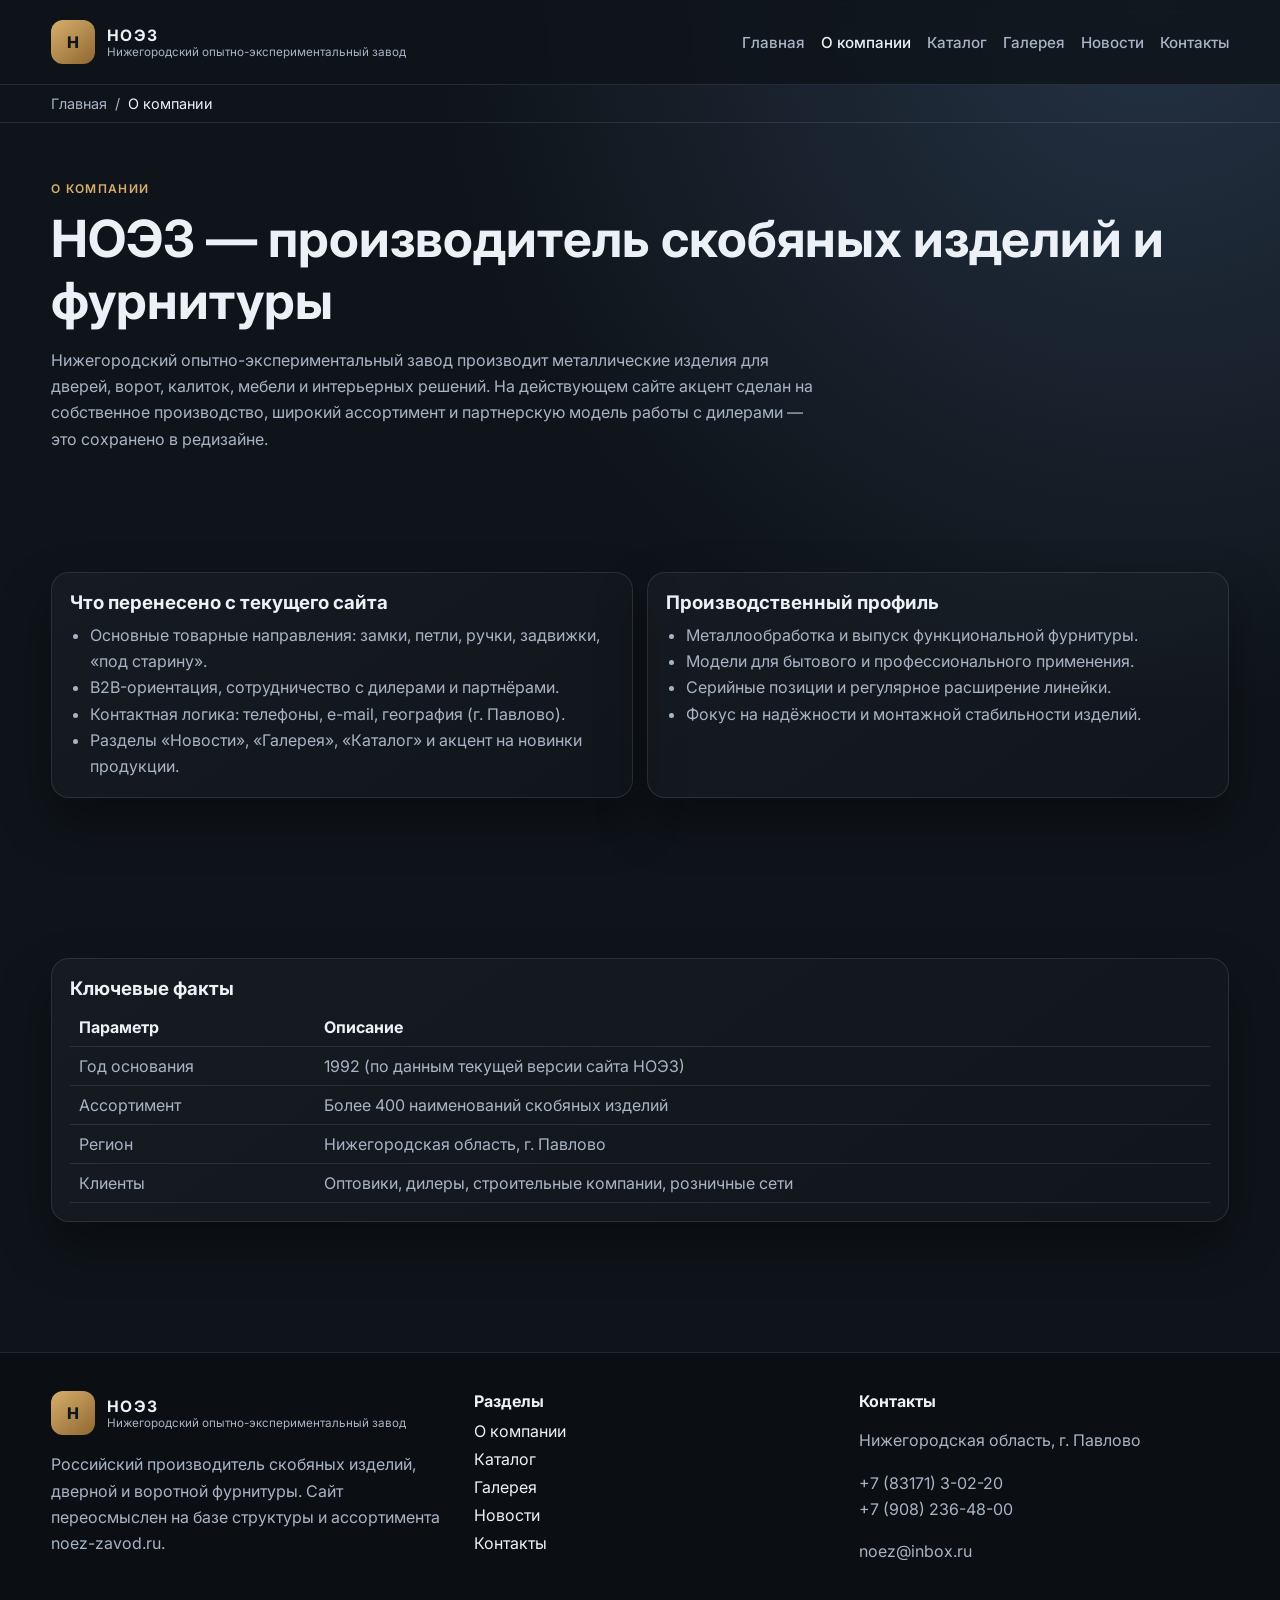
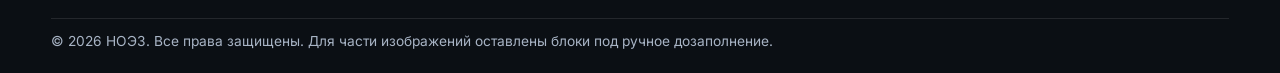
==== about.html @ 35430fd1 "Create full NOEZ multipage redesign with unified industrial UI" ====
<!doctype html>
<html lang="ru">
<head>
  <meta charset="UTF-8" />
  <meta name="viewport" content="width=device-width, initial-scale=1.0" />
  <title>О компании НОЭЗ</title>
  <meta name="description" content="Информация о производстве, направлениях и преимуществах НОЭЗ." />
  <link rel="preconnect" href="https://fonts.googleapis.com" />
  <link rel="preconnect" href="https://fonts.gstatic.com" crossorigin />
  <link href="https://fonts.googleapis.com/css2?family=Inter:wght@400;500;600;700;800&display=swap" rel="stylesheet" />
  <link rel="stylesheet" href="styles.css" />
</head>
<body>
  <header class="header">
    <div class="container header-inner">
      <a class="brand" href="index.html" aria-label="НОЭЗ">
        <span class="brand-mark" aria-hidden="true">Н</span>
        <span><strong>НОЭЗ</strong><small>Нижегородский опытно-экспериментальный завод</small></span>
      </a>
      <button class="menu-toggle" aria-expanded="false" aria-controls="mobile-menu"><span></span><span></span><span></span></button>
      <nav class="nav" aria-label="Главное меню"><a class="" href="index.html">Главная</a>
<a class="active" href="about.html">О компании</a>
<a class="" href="catalog.html">Каталог</a>
<a class="" href="gallery.html">Галерея</a>
<a class="" href="news.html">Новости</a>
<a class="" href="contacts.html">Контакты</a></nav>
    </div>
    <nav class="mobile-menu" id="mobile-menu" aria-label="Мобильное меню"><a href="index.html">Главная</a>
<a href="about.html">О компании</a>
<a href="catalog.html">Каталог</a>
<a href="gallery.html">Галерея</a>
<a href="news.html">Новости</a>
<a href="contacts.html">Контакты</a></nav>
  </header>
  <div class="breadcrumbs"><div class="container"><nav><a href="index.html">Главная</a><span>/</span><span aria-current="page">О компании</span></nav></div></div>
  <main><section class="page-intro"><div class="container"><span class="eyebrow">О компании</span><h1>НОЭЗ — производитель скобяных изделий и фурнитуры</h1><p>Нижегородский опытно-экспериментальный завод производит металлические изделия для дверей, ворот, калиток, мебели и интерьерных решений. На действующем сайте акцент сделан на собственное производство, широкий ассортимент и партнерскую модель работы с дилерами — это сохранено в редизайне.</p></div></section>
<section><div class="container grid grid-2"><article class="card"><h3>Что перенесено с текущего сайта</h3><ul><li>Основные товарные направления: замки, петли, ручки, задвижки, «под старину».</li><li>B2B-ориентация, сотрудничество с дилерами и партнёрами.</li><li>Контактная логика: телефоны, e-mail, география (г. Павлово).</li><li>Разделы «Новости», «Галерея», «Каталог» и акцент на новинки продукции.</li></ul></article><article class="card"><h3>Производственный профиль</h3><ul><li>Металлообработка и выпуск функциональной фурнитуры.</li><li>Модели для бытового и профессионального применения.</li><li>Серийные позиции и регулярное расширение линейки.</li><li>Фокус на надёжности и монтажной стабильности изделий.</li></ul></article></div></section>
<section><div class="container table-card"><h3>Ключевые факты</h3><table><thead><tr><th>Параметр</th><th>Описание</th></tr></thead><tbody><tr><td>Год основания</td><td>1992 (по данным текущей версии сайта НОЭЗ)</td></tr><tr><td>Ассортимент</td><td>Более 400 наименований скобяных изделий</td></tr><tr><td>Регион</td><td>Нижегородская область, г. Павлово</td></tr><tr><td>Клиенты</td><td>Оптовики, дилеры, строительные компании, розничные сети</td></tr></tbody></table></div></section></main>
  
  <footer class="footer">
    <div class="container footer-top">
      <div>
        <a class="brand" href="index.html" aria-label="НОЭЗ">
          <span class="brand-mark" aria-hidden="true">Н</span>
          <span>
            <strong>НОЭЗ</strong>
            <small>Нижегородский опытно-экспериментальный завод</small>
          </span>
        </a>
        <p>Российский производитель скобяных изделий, дверной и воротной фурнитуры. Сайт переосмыслен на базе структуры и ассортимента noez-zavod.ru.</p>
      </div>
      <div>
        <h4>Разделы</h4>
        <nav class="footer-nav">
          <a href="about.html">О компании</a>
          <a href="catalog.html">Каталог</a>
          <a href="gallery.html">Галерея</a>
          <a href="news.html">Новости</a>
          <a href="contacts.html">Контакты</a>
        </nav>
      </div>
      <div>
        <h4>Контакты</h4>
        <p>Нижегородская область, г. Павлово</p>
        <p><a href="tel:+78317130220">+7 (83171) 3-02-20</a><br><a href="tel:+79082364800">+7 (908) 236-48-00</a></p>
        <p><a href="mailto:noez@inbox.ru">noez@inbox.ru</a></p>
      </div>
    </div>
    <div class="container footer-note">© <span id="year"></span> НОЭЗ. Все права защищены. Для части изображений оставлены блоки под ручное дозаполнение.</div>
  </footer>
  <script src="script.js"></script>

</body>
</html>
---- styles.css ----
:root {
  --bg: #0f141a;
  --bg-elev: #151d26;
  --surface: #1c2733;
  --surface-soft: #202e3d;
  --line: rgba(255, 255, 255, 0.1);
  --line-strong: rgba(181, 138, 69, 0.42);
  --text: #ecf1f7;
  --muted: #a8b4c5;
  --accent: #b58a45;
  --accent-2: #d6af6c;
  --ok: #74c396;
  --danger: #d67a7a;
  --radius: 18px;
  --radius-sm: 12px;
  --shadow: 0 24px 50px rgba(0, 0, 0, 0.35);
}

* { box-sizing: border-box; }

html, body {
  margin: 0;
  padding: 0;
  font-family: "Inter", system-ui, -apple-system, sans-serif;
  background: radial-gradient(circle at 90% 0%, #243244 0%, var(--bg) 35%);
  color: var(--text);
}

body.menu-open { overflow: hidden; }

a { color: inherit; text-decoration: none; }
img { max-width: 100%; display: block; }

.container {
  width: min(1200px, 92vw);
  margin: 0 auto;
}

.header {
  position: sticky;
  top: 0;
  z-index: 80;
  backdrop-filter: blur(12px);
  background: rgba(15, 20, 26, 0.84);
  border-bottom: 1px solid var(--line);
}

.header-inner {
  min-height: 84px;
  display: flex;
  align-items: center;
  justify-content: space-between;
  gap: 16px;
}

.brand {
  display: inline-flex;
  align-items: center;
  gap: 12px;
}

.brand-mark {
  width: 44px;
  aspect-ratio: 1;
  border-radius: 12px;
  display: grid;
  place-items: center;
  font-weight: 800;
  color: #12161d;
  background: linear-gradient(140deg, var(--accent-2), #8f6731);
}

.brand strong {
  display: block;
  letter-spacing: 0.08em;
  font-size: 0.98rem;
}

.brand small {
  color: var(--muted);
  font-size: 0.73rem;
  display: block;
}

.nav {
  display: flex;
  align-items: center;
  gap: 1rem;
}

.nav a {
  color: var(--muted);
  font-weight: 500;
  font-size: 0.95rem;
}

.nav a:hover,
.nav a.active { color: var(--text); }

.menu-toggle, .mobile-menu { display: none; }

main { min-height: 72vh; }
section { padding: 80px 0; }

.page-intro { padding: 54px 0 24px; }
.page-intro h1 { margin: 10px 0 0; font-size: clamp(1.9rem, 4vw, 3.2rem); }
.page-intro p { max-width: 78ch; }

.eyebrow {
  display: inline-flex;
  text-transform: uppercase;
  letter-spacing: 0.11em;
  font-size: 0.75rem;
  color: var(--accent-2);
  font-weight: 600;
}

.breadcrumbs {
  border-bottom: 1px solid var(--line);
  padding: 10px 0;
  color: var(--muted);
  font-size: 0.9rem;
}

.breadcrumbs nav { display: flex; gap: 8px; flex-wrap: wrap; }
.breadcrumbs span[aria-current="page"] { color: var(--text); }

.hero {
  padding: 74px 0;
}

.hero-grid {
  display: grid;
  grid-template-columns: 1.1fr 0.9fr;
  gap: 20px;
  align-items: stretch;
}

.hero h1 { font-size: clamp(2rem, 4.6vw, 4rem); margin: 10px 0; }
.hero p { max-width: 64ch; color: var(--muted); }

.hero-panel,
.card,
.product-card,
.news-card,
.contact-card,
.kpi-card,
.table-card,
.cta,
.gallery-card {
  background: linear-gradient(145deg, rgba(255,255,255,0.03), rgba(255,255,255,0.01));
  border: 1px solid var(--line);
  border-radius: var(--radius);
  box-shadow: var(--shadow);
}

.hero-panel {
  padding: 18px;
  display: grid;
  gap: 12px;
}

.hero-panel .item {
  border: 1px solid var(--line);
  border-radius: var(--radius-sm);
  padding: 12px;
  background: var(--bg-elev);
}

.actions { display: flex; gap: 10px; flex-wrap: wrap; margin-top: 22px; }
.btn {
  min-height: 46px;
  border-radius: 999px;
  display: inline-flex;
  align-items: center;
  justify-content: center;
  padding: 0 18px;
  font-weight: 600;
  border: 1px solid transparent;
}
.btn.primary {
  color: #12151b;
  background: linear-gradient(140deg, #d2a866, #8f6731);
}
.btn.secondary {
  border-color: var(--line);
  color: var(--text);
}

.grid { display: grid; gap: 14px; }
.grid-2 { grid-template-columns: repeat(2, minmax(0, 1fr)); }
.grid-3 { grid-template-columns: repeat(3, minmax(0, 1fr)); }
.grid-4 { grid-template-columns: repeat(4, minmax(0, 1fr)); }

.card, .product-card, .news-card, .contact-card, .kpi-card, .table-card, .gallery-card { padding: 18px; }

h2 { font-size: clamp(1.5rem, 3vw, 2.4rem); margin: 0 0 12px; }
h3 { margin: 0 0 8px; }
p, li { color: var(--muted); line-height: 1.64; }
ul { margin: 0; padding-left: 20px; }

.section-head { margin-bottom: 18px; }

.product-card { display: grid; gap: 12px; }
.product-media {
  height: 160px;
  border-radius: 12px;
  border: 1px solid var(--line);
  background: linear-gradient(145deg, rgba(181, 138, 69, 0.26), rgba(32, 42, 54, 0.8));
  display: grid;
  place-items: center;
  color: #e6d2af;
  text-align: center;
  font-size: 0.84rem;
  padding: 8px;
}
.price-row {
  display: flex;
  justify-content: space-between;
  align-items: baseline;
  gap: 10px;
}
.price { color: var(--text); font-weight: 700; }
.sku { font-size: 0.86rem; }

.badge {
  display: inline-flex;
  padding: 5px 10px;
  border-radius: 999px;
  border: 1px solid var(--line-strong);
  color: #e6c78f;
  font-size: 0.77rem;
}

.kpi-card strong { font-size: 1.3rem; color: var(--text); display: block; }

.gallery-wall {
  display: grid;
  gap: 14px;
  grid-template-columns: repeat(3, minmax(0, 1fr));
}

.gallery-card.tall { grid-row: span 2; min-height: 340px; }
.gallery-card.wide { grid-column: span 2; }
.gallery-photo {
  min-height: 180px;
  border-radius: 10px;
  border: 1px dashed var(--line-strong);
  display: grid;
  place-items: center;
  color: #d9be8e;
  text-align: center;
  padding: 12px;
  background: linear-gradient(160deg, rgba(181,138,69,0.16), rgba(22,28,36,0.9));
}

.news-meta { font-size: 0.86rem; color: #c8d0de; }

.table-card table { width: 100%; border-collapse: collapse; }
.table-card th, .table-card td {
  text-align: left;
  padding: 9px;
  border-bottom: 1px solid var(--line);
  color: var(--muted);
}
.table-card th { color: var(--text); }

.cta { padding: 24px; }

.footer {
  border-top: 1px solid var(--line);
  margin-top: 50px;
  background: rgba(10, 14, 18, 0.74);
}

.footer-top {
  padding: 38px 0;
  display: grid;
  gap: 16px;
  grid-template-columns: 1.1fr 1fr 1fr;
}

.footer h4 { margin: 0 0 10px; }
.footer-nav { display: grid; gap: 8px; }
.footer-note {
  padding: 14px 0 24px;
  border-top: 1px solid var(--line);
  color: var(--muted);
  font-size: 0.86rem;
}

.notice {
  border-left: 3px solid var(--line-strong);
  padding: 12px 14px;
  background: rgba(181,138,69,0.1);
  border-radius: 8px;
}

@media (max-width: 1080px) {
  .grid-4 { grid-template-columns: repeat(2, minmax(0, 1fr)); }
}

@media (max-width: 880px) {
  .nav { display: none; }
  .menu-toggle {
    display: inline-grid;
    width: 42px;
    height: 42px;
    border: 1px solid var(--line);
    border-radius: 10px;
    background: transparent;
    gap: 4px;
    padding: 9px;
    cursor: pointer;
  }
  .menu-toggle span { background: var(--text); height: 2px; border-radius: 999px; }
  .mobile-menu {
    display: grid;
    position: fixed;
    inset: 84px 0 auto;
    background: #131a22;
    border-bottom: 1px solid var(--line);
    transform: translateY(-120%);
    transition: transform .25s ease;
  }
  .mobile-menu a { padding: 14px 4vw; border-top: 1px solid var(--line); color: var(--muted); }
  .mobile-menu.open { transform: translateY(0); }

  .hero-grid, .grid-3, .grid-2, .footer-top { grid-template-columns: 1fr; }
  .gallery-wall { grid-template-columns: 1fr 1fr; }
  .gallery-card.wide { grid-column: span 2; }
}

@media (max-width: 560px) {
  section { padding: 64px 0; }
  .page-intro { padding-top: 40px; }
  .gallery-wall { grid-template-columns: 1fr; }
  .gallery-card.wide, .gallery-card.tall { grid-column: span 1; grid-row: span 1; }
  .grid-4 { grid-template-columns: 1fr; }
}
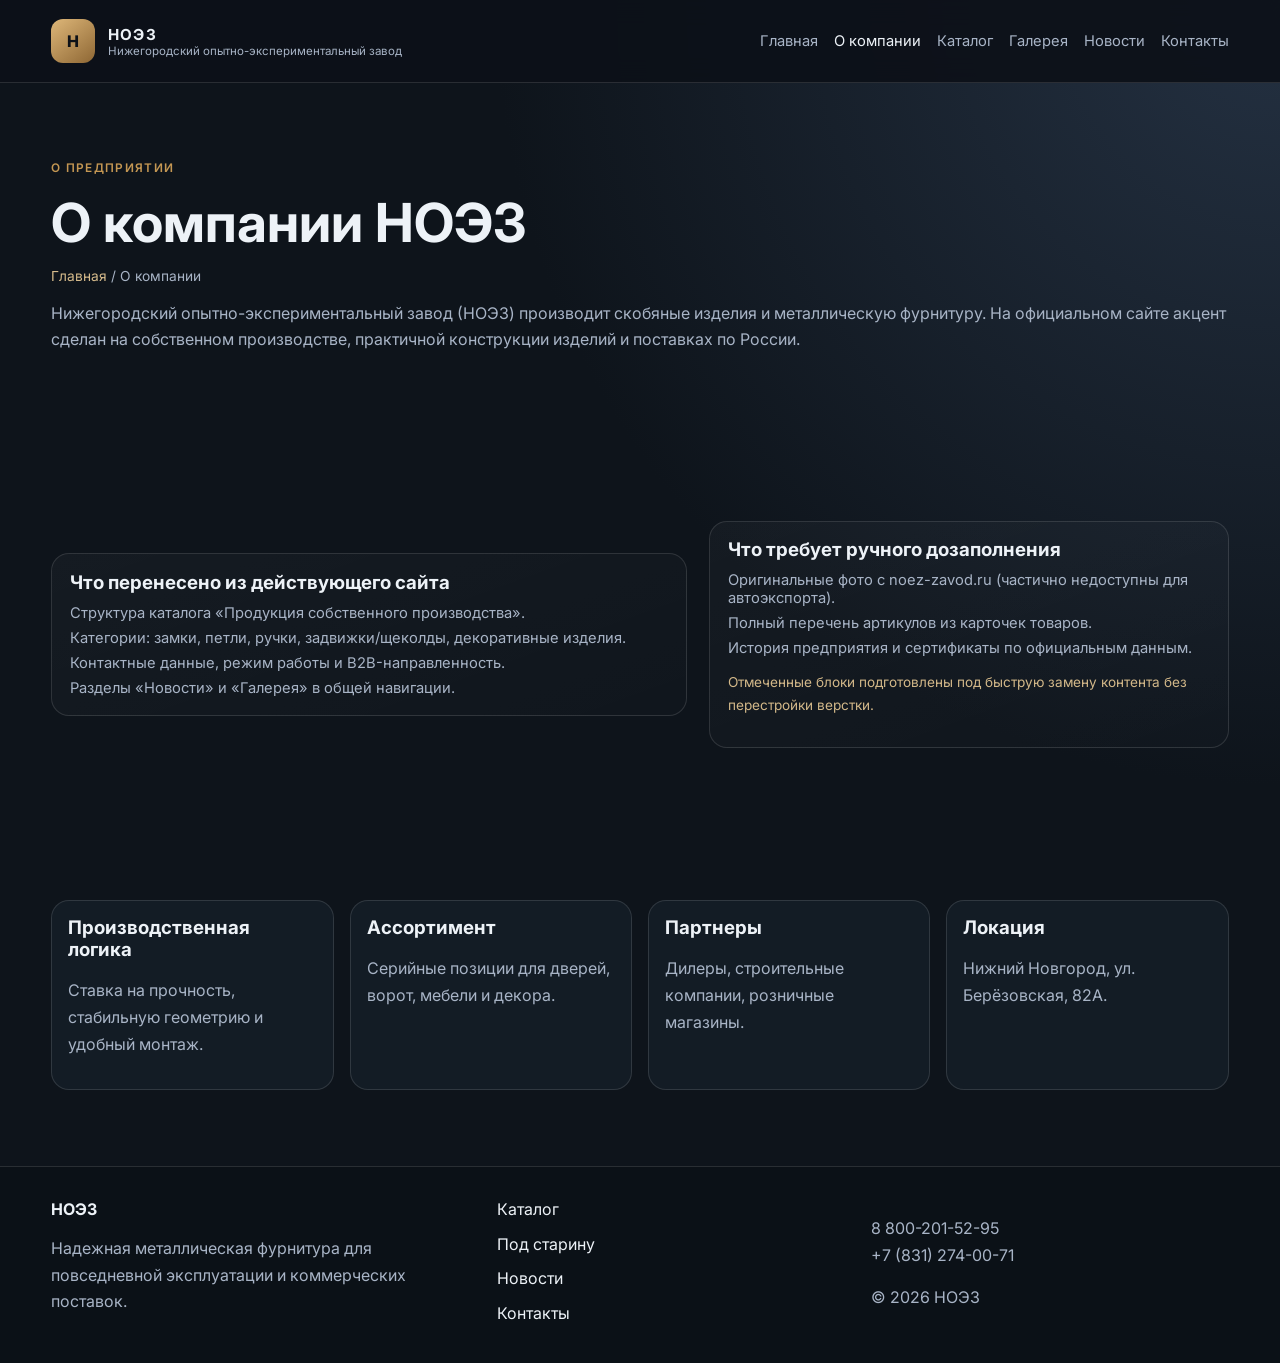
==== commit d991fa19: "Create full multi-page NOEZ redesign with unified navigation" ====
--- a/about.html
+++ b/about.html
@@ -1,74 +1,9 @@
-<!doctype html>
-<html lang="ru">
-<head>
-  <meta charset="UTF-8" />
-  <meta name="viewport" content="width=device-width, initial-scale=1.0" />
-  <title>О компании НОЭЗ</title>
-  <meta name="description" content="Информация о производстве, направлениях и преимуществах НОЭЗ." />
-  <link rel="preconnect" href="https://fonts.googleapis.com" />
-  <link rel="preconnect" href="https://fonts.gstatic.com" crossorigin />
-  <link href="https://fonts.googleapis.com/css2?family=Inter:wght@400;500;600;700;800&display=swap" rel="stylesheet" />
-  <link rel="stylesheet" href="styles.css" />
-</head>
-<body>
-  <header class="header">
-    <div class="container header-inner">
-      <a class="brand" href="index.html" aria-label="НОЭЗ">
-        <span class="brand-mark" aria-hidden="true">Н</span>
-        <span><strong>НОЭЗ</strong><small>Нижегородский опытно-экспериментальный завод</small></span>
-      </a>
-      <button class="menu-toggle" aria-expanded="false" aria-controls="mobile-menu"><span></span><span></span><span></span></button>
-      <nav class="nav" aria-label="Главное меню"><a class="" href="index.html">Главная</a>
-<a class="active" href="about.html">О компании</a>
-<a class="" href="catalog.html">Каталог</a>
-<a class="" href="gallery.html">Галерея</a>
-<a class="" href="news.html">Новости</a>
-<a class="" href="contacts.html">Контакты</a></nav>
-    </div>
-    <nav class="mobile-menu" id="mobile-menu" aria-label="Мобильное меню"><a href="index.html">Главная</a>
-<a href="about.html">О компании</a>
-<a href="catalog.html">Каталог</a>
-<a href="gallery.html">Галерея</a>
-<a href="news.html">Новости</a>
-<a href="contacts.html">Контакты</a></nav>
-  </header>
-  <div class="breadcrumbs"><div class="container"><nav><a href="index.html">Главная</a><span>/</span><span aria-current="page">О компании</span></nav></div></div>
-  <main><section class="page-intro"><div class="container"><span class="eyebrow">О компании</span><h1>НОЭЗ — производитель скобяных изделий и фурнитуры</h1><p>Нижегородский опытно-экспериментальный завод производит металлические изделия для дверей, ворот, калиток, мебели и интерьерных решений. На действующем сайте акцент сделан на собственное производство, широкий ассортимент и партнерскую модель работы с дилерами — это сохранено в редизайне.</p></div></section>
-<section><div class="container grid grid-2"><article class="card"><h3>Что перенесено с текущего сайта</h3><ul><li>Основные товарные направления: замки, петли, ручки, задвижки, «под старину».</li><li>B2B-ориентация, сотрудничество с дилерами и партнёрами.</li><li>Контактная логика: телефоны, e-mail, география (г. Павлово).</li><li>Разделы «Новости», «Галерея», «Каталог» и акцент на новинки продукции.</li></ul></article><article class="card"><h3>Производственный профиль</h3><ul><li>Металлообработка и выпуск функциональной фурнитуры.</li><li>Модели для бытового и профессионального применения.</li><li>Серийные позиции и регулярное расширение линейки.</li><li>Фокус на надёжности и монтажной стабильности изделий.</li></ul></article></div></section>
-<section><div class="container table-card"><h3>Ключевые факты</h3><table><thead><tr><th>Параметр</th><th>Описание</th></tr></thead><tbody><tr><td>Год основания</td><td>1992 (по данным текущей версии сайта НОЭЗ)</td></tr><tr><td>Ассортимент</td><td>Более 400 наименований скобяных изделий</td></tr><tr><td>Регион</td><td>Нижегородская область, г. Павлово</td></tr><tr><td>Клиенты</td><td>Оптовики, дилеры, строительные компании, розничные сети</td></tr></tbody></table></div></section></main>
-  
-  <footer class="footer">
-    <div class="container footer-top">
-      <div>
-        <a class="brand" href="index.html" aria-label="НОЭЗ">
-          <span class="brand-mark" aria-hidden="true">Н</span>
-          <span>
-            <strong>НОЭЗ</strong>
-            <small>Нижегородский опытно-экспериментальный завод</small>
-          </span>
-        </a>
-        <p>Российский производитель скобяных изделий, дверной и воротной фурнитуры. Сайт переосмыслен на базе структуры и ассортимента noez-zavod.ru.</p>
-      </div>
-      <div>
-        <h4>Разделы</h4>
-        <nav class="footer-nav">
-          <a href="about.html">О компании</a>
-          <a href="catalog.html">Каталог</a>
-          <a href="gallery.html">Галерея</a>
-          <a href="news.html">Новости</a>
-          <a href="contacts.html">Контакты</a>
-        </nav>
-      </div>
-      <div>
-        <h4>Контакты</h4>
-        <p>Нижегородская область, г. Павлово</p>
-        <p><a href="tel:+78317130220">+7 (83171) 3-02-20</a><br><a href="tel:+79082364800">+7 (908) 236-48-00</a></p>
-        <p><a href="mailto:noez@inbox.ru">noez@inbox.ru</a></p>
-      </div>
-    </div>
-    <div class="container footer-note">© <span id="year"></span> НОЭЗ. Все права защищены. Для части изображений оставлены блоки под ручное дозаполнение.</div>
-  </footer>
-  <script src="script.js"></script>
-
-</body>
-</html>+<!doctype html><html lang="ru"><head><meta charset="UTF-8" /><meta name="viewport" content="width=device-width, initial-scale=1.0" /><title>О компании — НОЭЗ</title><link rel="preconnect" href="https://fonts.googleapis.com" /><link rel="preconnect" href="https://fonts.gstatic.com" crossorigin /><link href="https://fonts.googleapis.com/css2?family=Inter:wght@400;500;600;700;800&display=swap" rel="stylesheet" /><link rel="stylesheet" href="styles.css" /></head><body>
+<header class="header"><div class="container header-inner"><a class="brand" href="index.html"><span class="brand-mark">Н</span><span><strong>НОЭЗ</strong><small>Нижегородский опытно-экспериментальный завод</small></span></a><button class="menu-toggle" aria-expanded="false" aria-controls="mobile-menu"><span></span><span></span><span></span></button><nav class="nav"><a href="index.html">Главная</a><a class="active" href="about.html">О компании</a><a href="catalog.html">Каталог</a><a href="gallery.html">Галерея</a><a href="news.html">Новости</a><a href="contacts.html">Контакты</a></nav></div><nav class="mobile-menu" id="mobile-menu"><a href="index.html">Главная</a><a href="about.html">О компании</a><a href="catalog.html">Каталог</a><a href="gallery.html">Галерея</a><a href="news.html">Новости</a><a href="contacts.html">Контакты</a></nav></header>
+<main>
+<section class="page-hero section-reveal"><div class="container"><p class="eyebrow">О предприятии</p><h1>О компании НОЭЗ</h1><div class="breadcrumbs"><a href="index.html">Главная</a> / О компании</div><p>Нижегородский опытно-экспериментальный завод (НОЭЗ) производит скобяные изделия и металлическую фурнитуру. На официальном сайте акцент сделан на собственном производстве, практичной конструкции изделий и поставках по России.</p></div></section>
+<section class="section-reveal"><div class="container split"><article class="surface"><h3>Что перенесено из действующего сайта</h3><ul class="product-meta"><li>Структура каталога «Продукция собственного производства».</li><li>Категории: замки, петли, ручки, задвижки/щеколды, декоративные изделия.</li><li>Контактные данные, режим работы и B2B-направленность.</li><li>Разделы «Новости» и «Галерея» в общей навигации.</li></ul></article><article class="surface"><h3>Что требует ручного дозаполнения</h3><ul class="product-meta"><li>Оригинальные фото с noez-zavod.ru (частично недоступны для автоэкспорта).</li><li>Полный перечень артикулов из карточек товаров.</li><li>История предприятия и сертификаты по официальным данным.</li></ul><p class="note">Отмеченные блоки подготовлены под быструю замену контента без перестройки верстки.</p></article></div></section>
+<section class="section-reveal"><div class="container stats-grid"><article class="stat"><h3>Производственная логика</h3><p>Ставка на прочность, стабильную геометрию и удобный монтаж.</p></article><article class="stat"><h3>Ассортимент</h3><p>Серийные позиции для дверей, ворот, мебели и декора.</p></article><article class="stat"><h3>Партнеры</h3><p>Дилеры, строительные компании, розничные магазины.</p></article><article class="stat"><h3>Локация</h3><p>Нижний Новгород, ул. Берёзовская, 82А.</p></article></div></section>
+</main>
+<footer class="footer"><div class="container footer-grid"><div><strong>НОЭЗ</strong><p>Надежная металлическая фурнитура для повседневной эксплуатации и коммерческих поставок.</p></div><div class="footer-nav"><a href="catalog.html">Каталог</a><a href="category-antique.html">Под старину</a><a href="news.html">Новости</a><a href="contacts.html">Контакты</a></div><div><p>8 800-201-52-95<br/>+7 (831) 274-00-71</p><p>© <span id="year"></span> НОЭЗ</p></div></div></footer>
+<script src="script.js"></script></body></html>
--- a/styles.css
+++ b/styles.css
@@ -1,62 +1,67 @@
 :root {
-  --bg: #0f141a;
-  --bg-elev: #151d26;
-  --surface: #1c2733;
-  --surface-soft: #202e3d;
-  --line: rgba(255, 255, 255, 0.1);
-  --line-strong: rgba(181, 138, 69, 0.42);
-  --text: #ecf1f7;
-  --muted: #a8b4c5;
-  --accent: #b58a45;
-  --accent-2: #d6af6c;
-  --ok: #74c396;
-  --danger: #d67a7a;
+  --bg: #0e141b;
+  --bg-soft: #131c25;
+  --surface: #182330;
+  --surface-2: #1f2d3d;
+  --line: rgba(255, 255, 255, 0.12);
+  --text: #edf2f7;
+  --muted: #a8b4c6;
+  --accent: #c49753;
+  --accent-2: #8e6630;
+  --ok: #7cbf92;
   --radius: 18px;
   --radius-sm: 12px;
-  --shadow: 0 24px 50px rgba(0, 0, 0, 0.35);
-}
-
-* { box-sizing: border-box; }
-
-html, body {
+  --shadow: 0 18px 38px rgba(0, 0, 0, 0.35);
+}
+
+* {
+  box-sizing: border-box;
+}
+
+html,
+body {
   margin: 0;
-  padding: 0;
   font-family: "Inter", system-ui, -apple-system, sans-serif;
-  background: radial-gradient(circle at 90% 0%, #243244 0%, var(--bg) 35%);
+  background: radial-gradient(circle at right top, #243142 0%, var(--bg) 42%);
   color: var(--text);
 }
 
-body.menu-open { overflow: hidden; }
-
-a { color: inherit; text-decoration: none; }
-img { max-width: 100%; display: block; }
+a {
+  color: inherit;
+  text-decoration: none;
+}
+
+img {
+  max-width: 100%;
+  display: block;
+}
 
 .container {
   width: min(1200px, 92vw);
-  margin: 0 auto;
+  margin-inline: auto;
 }
 
 .header {
   position: sticky;
   top: 0;
-  z-index: 80;
+  z-index: 100;
+  background: rgba(12, 17, 24, 0.92);
+  border-bottom: 1px solid var(--line);
   backdrop-filter: blur(12px);
-  background: rgba(15, 20, 26, 0.84);
-  border-bottom: 1px solid var(--line);
 }
 
 .header-inner {
-  min-height: 84px;
+  min-height: 82px;
   display: flex;
   align-items: center;
   justify-content: space-between;
-  gap: 16px;
+  gap: 1rem;
 }
 
 .brand {
-  display: inline-flex;
+  display: flex;
   align-items: center;
-  gap: 12px;
+  gap: 0.8rem;
 }
 
 .brand-mark {
@@ -65,276 +70,333 @@
   border-radius: 12px;
   display: grid;
   place-items: center;
+  background: linear-gradient(140deg, #deb779, #8e6734);
+  color: #0d1117;
   font-weight: 800;
-  color: #12161d;
-  background: linear-gradient(140deg, var(--accent-2), #8f6731);
 }
 
 .brand strong {
   display: block;
   letter-spacing: 0.08em;
-  font-size: 0.98rem;
+  font-size: 0.95rem;
 }
 
 .brand small {
+  display: block;
   color: var(--muted);
-  font-size: 0.73rem;
-  display: block;
+  font-size: 0.72rem;
 }
 
 .nav {
   display: flex;
+  gap: 1rem;
   align-items: center;
-  gap: 1rem;
+  flex-wrap: wrap;
+  justify-content: flex-end;
 }
 
 .nav a {
   color: var(--muted);
-  font-weight: 500;
-  font-size: 0.95rem;
+  font-size: 0.92rem;
+  transition: color .2s ease;
 }
 
 .nav a:hover,
-.nav a.active { color: var(--text); }
-
-.menu-toggle, .mobile-menu { display: none; }
-
-main { min-height: 72vh; }
-section { padding: 80px 0; }
-
-.page-intro { padding: 54px 0 24px; }
-.page-intro h1 { margin: 10px 0 0; font-size: clamp(1.9rem, 4vw, 3.2rem); }
-.page-intro p { max-width: 78ch; }
+.nav a.active {
+  color: var(--text);
+}
+
+.menu-toggle,
+.mobile-menu {
+  display: none;
+}
+
+main section,
+main .page-hero {
+  padding: 76px 0;
+}
 
 .eyebrow {
-  display: inline-flex;
+  margin: 0 0 .8rem;
   text-transform: uppercase;
-  letter-spacing: 0.11em;
-  font-size: 0.75rem;
-  color: var(--accent-2);
+  letter-spacing: .11em;
+  font-size: .74rem;
+  color: var(--accent);
   font-weight: 600;
 }
 
-.breadcrumbs {
-  border-bottom: 1px solid var(--line);
-  padding: 10px 0;
+h1,
+h2,
+h3,
+h4 {
+  margin: 0;
+  line-height: 1.18;
+}
+
+h1 {
+  font-size: clamp(2rem, 4.2vw, 3.8rem);
+}
+
+h2 {
+  font-size: clamp(1.5rem, 3vw, 2.55rem);
+}
+
+p {
   color: var(--muted);
-  font-size: 0.9rem;
-}
-
-.breadcrumbs nav { display: flex; gap: 8px; flex-wrap: wrap; }
-.breadcrumbs span[aria-current="page"] { color: var(--text); }
-
-.hero {
-  padding: 74px 0;
-}
-
-.hero-grid {
+  line-height: 1.66;
+}
+
+.hero-grid,
+.split {
   display: grid;
-  grid-template-columns: 1.1fr 0.9fr;
-  gap: 20px;
-  align-items: stretch;
-}
-
-.hero h1 { font-size: clamp(2rem, 4.6vw, 4rem); margin: 10px 0; }
-.hero p { max-width: 64ch; color: var(--muted); }
+  grid-template-columns: 1.1fr .9fr;
+  gap: 1.4rem;
+  align-items: center;
+}
 
 .hero-panel,
-.card,
+.surface {
+  background: linear-gradient(160deg, rgba(255,255,255,.03), rgba(255,255,255,.01));
+  border: 1px solid var(--line);
+  border-radius: var(--radius);
+  padding: 1.1rem;
+}
+
+.kpi-grid,
+.card-grid,
+.gallery-grid,
+.news-grid,
+.contact-grid,
+.footer-grid,
+.stats-grid {
+  display: grid;
+  gap: 1rem;
+}
+
+.kpi-grid,
+.stats-grid {
+  grid-template-columns: repeat(4,minmax(0,1fr));
+}
+
+.kpi,
+.stat,
 .product-card,
 .news-card,
 .contact-card,
-.kpi-card,
-.table-card,
-.cta,
-.gallery-card {
-  background: linear-gradient(145deg, rgba(255,255,255,0.03), rgba(255,255,255,0.01));
+.category-link,
+.gallery-item,
+.info-card {
   border: 1px solid var(--line);
   border-radius: var(--radius);
-  box-shadow: var(--shadow);
-}
-
-.hero-panel {
-  padding: 18px;
+  background: var(--bg-soft);
+}
+
+.kpi,
+.stat,
+.info-card,
+.contact-card {
+  padding: 1rem;
+}
+
+.card-grid.catalog-links {
+  grid-template-columns: repeat(3,minmax(0,1fr));
+}
+
+.category-link {
+  padding: 1.1rem;
+  min-height: 170px;
+  transition: transform .2s ease, border-color .2s ease;
+}
+
+.category-link:hover,
+.product-card:hover,
+.news-card:hover,
+.gallery-item:hover {
+  transform: translateY(-3px);
+  border-color: rgba(196,151,83,.65);
+}
+
+.card-grid.products {
+  grid-template-columns: repeat(3,minmax(0,1fr));
+}
+
+.product-card {
+  overflow: hidden;
+}
+
+.product-card .media,
+.gallery-item {
+  min-height: 190px;
+  background: linear-gradient(150deg, #2c3c50, #15202c 70%);
+  position: relative;
+}
+
+.product-card .media::before,
+.gallery-item::before {
+  content: attr(data-photo);
+  position: absolute;
+  inset: auto 0 0;
+  font-size: .73rem;
+  color: #fff;
+  background: linear-gradient(transparent, rgba(0,0,0,.72));
+  padding: .75rem;
+}
+
+.product-body {
+  padding: 1rem;
+}
+
+.product-meta {
+  margin: .6rem 0 0;
+  padding: 0;
+  list-style: none;
   display: grid;
-  gap: 12px;
-}
-
-.hero-panel .item {
-  border: 1px solid var(--line);
-  border-radius: var(--radius-sm);
-  padding: 12px;
-  background: var(--bg-elev);
-}
-
-.actions { display: flex; gap: 10px; flex-wrap: wrap; margin-top: 22px; }
+  gap: .45rem;
+}
+
+.product-meta li {
+  color: var(--muted);
+  font-size: .92rem;
+}
+
+.breadcrumbs {
+  margin-top: .8rem;
+  font-size: .86rem;
+  color: var(--muted);
+}
+
+.breadcrumbs a {
+  color: #d7bc8c;
+}
+
+.news-grid {
+  grid-template-columns: repeat(2,minmax(0,1fr));
+}
+
+.news-card {
+  padding: 1rem;
+}
+
+.news-card time {
+  color: #d8c09a;
+  font-size: .85rem;
+}
+
+.gallery-grid {
+  grid-template-columns: repeat(4,minmax(0,1fr));
+  grid-auto-rows: 180px;
+}
+
+.gallery-item.tall { grid-row: span 2; }
+.gallery-item.wide { grid-column: span 2; }
+
+.contact-grid {
+  grid-template-columns: 1.1fr .9fr;
+}
+
 .btn {
-  min-height: 46px;
-  border-radius: 999px;
   display: inline-flex;
   align-items: center;
   justify-content: center;
-  padding: 0 18px;
+  min-height: 46px;
+  padding: 0 1.15rem;
+  border-radius: 999px;
+  border: 1px solid transparent;
   font-weight: 600;
-  border: 1px solid transparent;
-}
+}
+
 .btn.primary {
-  color: #12151b;
-  background: linear-gradient(140deg, #d2a866, #8f6731);
-}
+  color: #11161d;
+  background: linear-gradient(135deg, var(--accent), var(--accent-2));
+}
+
 .btn.secondary {
   border-color: var(--line);
-  color: var(--text);
-}
-
-.grid { display: grid; gap: 14px; }
-.grid-2 { grid-template-columns: repeat(2, minmax(0, 1fr)); }
-.grid-3 { grid-template-columns: repeat(3, minmax(0, 1fr)); }
-.grid-4 { grid-template-columns: repeat(4, minmax(0, 1fr)); }
-
-.card, .product-card, .news-card, .contact-card, .kpi-card, .table-card, .gallery-card { padding: 18px; }
-
-h2 { font-size: clamp(1.5rem, 3vw, 2.4rem); margin: 0 0 12px; }
-h3 { margin: 0 0 8px; }
-p, li { color: var(--muted); line-height: 1.64; }
-ul { margin: 0; padding-left: 20px; }
-
-.section-head { margin-bottom: 18px; }
-
-.product-card { display: grid; gap: 12px; }
-.product-media {
-  height: 160px;
-  border-radius: 12px;
-  border: 1px solid var(--line);
-  background: linear-gradient(145deg, rgba(181, 138, 69, 0.26), rgba(32, 42, 54, 0.8));
+}
+
+.actions {
+  display: flex;
+  flex-wrap: wrap;
+  gap: .7rem;
+  margin-top: 1.2rem;
+}
+
+.footer {
+  padding: 32px 0;
+  border-top: 1px solid var(--line);
+  background: #0b1117;
+}
+
+.footer-grid {
+  grid-template-columns: 1.2fr 1fr 1fr;
+}
+
+.footer-nav {
   display: grid;
-  place-items: center;
-  color: #e6d2af;
-  text-align: center;
-  font-size: 0.84rem;
-  padding: 8px;
-}
-.price-row {
-  display: flex;
-  justify-content: space-between;
-  align-items: baseline;
-  gap: 10px;
-}
-.price { color: var(--text); font-weight: 700; }
-.sku { font-size: 0.86rem; }
-
-.badge {
-  display: inline-flex;
-  padding: 5px 10px;
-  border-radius: 999px;
-  border: 1px solid var(--line-strong);
-  color: #e6c78f;
-  font-size: 0.77rem;
-}
-
-.kpi-card strong { font-size: 1.3rem; color: var(--text); display: block; }
-
-.gallery-wall {
-  display: grid;
-  gap: 14px;
-  grid-template-columns: repeat(3, minmax(0, 1fr));
-}
-
-.gallery-card.tall { grid-row: span 2; min-height: 340px; }
-.gallery-card.wide { grid-column: span 2; }
-.gallery-photo {
-  min-height: 180px;
-  border-radius: 10px;
-  border: 1px dashed var(--line-strong);
-  display: grid;
-  place-items: center;
-  color: #d9be8e;
-  text-align: center;
-  padding: 12px;
-  background: linear-gradient(160deg, rgba(181,138,69,0.16), rgba(22,28,36,0.9));
-}
-
-.news-meta { font-size: 0.86rem; color: #c8d0de; }
-
-.table-card table { width: 100%; border-collapse: collapse; }
-.table-card th, .table-card td {
-  text-align: left;
-  padding: 9px;
-  border-bottom: 1px solid var(--line);
-  color: var(--muted);
-}
-.table-card th { color: var(--text); }
-
-.cta { padding: 24px; }
-
-.footer {
-  border-top: 1px solid var(--line);
-  margin-top: 50px;
-  background: rgba(10, 14, 18, 0.74);
-}
-
-.footer-top {
-  padding: 38px 0;
-  display: grid;
-  gap: 16px;
-  grid-template-columns: 1.1fr 1fr 1fr;
-}
-
-.footer h4 { margin: 0 0 10px; }
-.footer-nav { display: grid; gap: 8px; }
-.footer-note {
-  padding: 14px 0 24px;
-  border-top: 1px solid var(--line);
-  color: var(--muted);
-  font-size: 0.86rem;
-}
-
-.notice {
-  border-left: 3px solid var(--line-strong);
-  padding: 12px 14px;
-  background: rgba(181,138,69,0.1);
-  border-radius: 8px;
+  gap: .4rem;
+}
+
+.note {
+  font-size: .85rem;
+  color: #d3b889;
+}
+
+.section-reveal {
+  opacity: 0;
+  transform: translateY(20px);
+  transition: .6s ease;
+}
+
+.section-reveal.visible {
+  opacity: 1;
+  transform: none;
 }
 
 @media (max-width: 1080px) {
-  .grid-4 { grid-template-columns: repeat(2, minmax(0, 1fr)); }
-}
-
-@media (max-width: 880px) {
   .nav { display: none; }
   .menu-toggle {
     display: inline-grid;
-    width: 42px;
-    height: 42px;
-    border: 1px solid var(--line);
-    border-radius: 10px;
+    gap: 4px;
+    border: 0;
     background: transparent;
-    gap: 4px;
-    padding: 9px;
-    cursor: pointer;
   }
-  .menu-toggle span { background: var(--text); height: 2px; border-radius: 999px; }
+  .menu-toggle span { width: 24px; height: 2px; background: var(--text); }
   .mobile-menu {
     display: grid;
-    position: fixed;
-    inset: 84px 0 auto;
-    background: #131a22;
-    border-bottom: 1px solid var(--line);
-    transform: translateY(-120%);
-    transition: transform .25s ease;
+    max-height: 0;
+    overflow: hidden;
+    transition: max-height .3s ease;
+    border-top: 1px solid var(--line);
+    background: #101720;
   }
-  .mobile-menu a { padding: 14px 4vw; border-top: 1px solid var(--line); color: var(--muted); }
-  .mobile-menu.open { transform: translateY(0); }
-
-  .hero-grid, .grid-3, .grid-2, .footer-top { grid-template-columns: 1fr; }
-  .gallery-wall { grid-template-columns: 1fr 1fr; }
-  .gallery-card.wide { grid-column: span 2; }
-}
-
-@media (max-width: 560px) {
-  section { padding: 64px 0; }
-  .page-intro { padding-top: 40px; }
-  .gallery-wall { grid-template-columns: 1fr; }
-  .gallery-card.wide, .gallery-card.tall { grid-column: span 1; grid-row: span 1; }
-  .grid-4 { grid-template-columns: 1fr; }
-}
+  .mobile-menu.open { max-height: 380px; }
+  .mobile-menu a { padding: .8rem 4vw; border-bottom: 1px solid var(--line); color: var(--muted); }
+
+  .hero-grid,
+  .split,
+  .contact-grid,
+  .footer-grid,
+  .card-grid.products,
+  .card-grid.catalog-links,
+  .gallery-grid,
+  .news-grid { grid-template-columns: 1fr 1fr; }
+
+  .gallery-item.wide,
+  .gallery-item.tall { grid-column: auto; grid-row: auto; }
+}
+
+@media (max-width: 700px) {
+  main section,
+  main .page-hero { padding: 58px 0; }
+
+  .hero-grid,
+  .split,
+  .contact-grid,
+  .footer-grid,
+  .card-grid.products,
+  .card-grid.catalog-links,
+  .kpi-grid,
+  .stats-grid,
+  .gallery-grid,
+  .news-grid { grid-template-columns: 1fr; }
+}
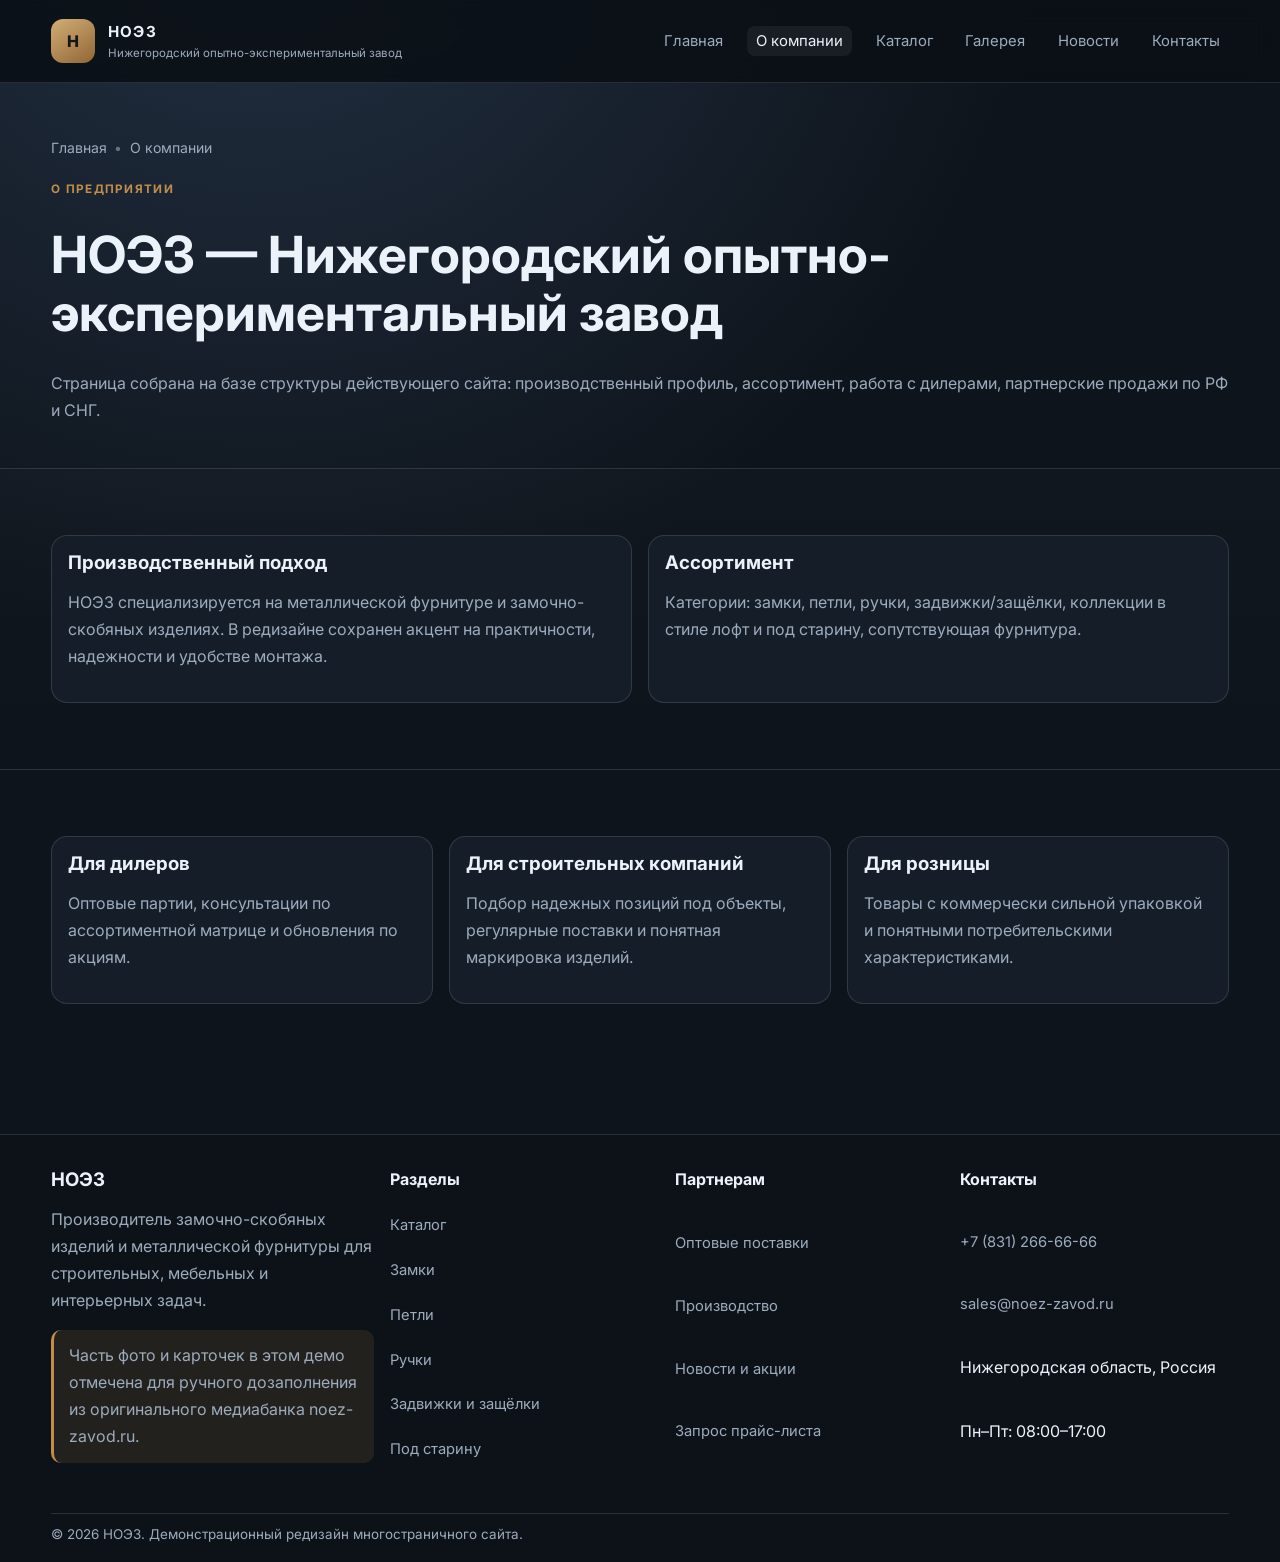
==== commit af37bd9d: "Build full 11-page NOEZ multipage redesign with unified navigation" ====
--- a/about.html
+++ b/about.html
@@ -1,9 +1,82 @@
-<!doctype html><html lang="ru"><head><meta charset="UTF-8" /><meta name="viewport" content="width=device-width, initial-scale=1.0" /><title>О компании — НОЭЗ</title><link rel="preconnect" href="https://fonts.googleapis.com" /><link rel="preconnect" href="https://fonts.gstatic.com" crossorigin /><link href="https://fonts.googleapis.com/css2?family=Inter:wght@400;500;600;700;800&display=swap" rel="stylesheet" /><link rel="stylesheet" href="styles.css" /></head><body>
-<header class="header"><div class="container header-inner"><a class="brand" href="index.html"><span class="brand-mark">Н</span><span><strong>НОЭЗ</strong><small>Нижегородский опытно-экспериментальный завод</small></span></a><button class="menu-toggle" aria-expanded="false" aria-controls="mobile-menu"><span></span><span></span><span></span></button><nav class="nav"><a href="index.html">Главная</a><a class="active" href="about.html">О компании</a><a href="catalog.html">Каталог</a><a href="gallery.html">Галерея</a><a href="news.html">Новости</a><a href="contacts.html">Контакты</a></nav></div><nav class="mobile-menu" id="mobile-menu"><a href="index.html">Главная</a><a href="about.html">О компании</a><a href="catalog.html">Каталог</a><a href="gallery.html">Галерея</a><a href="news.html">Новости</a><a href="contacts.html">Контакты</a></nav></header>
-<main>
-<section class="page-hero section-reveal"><div class="container"><p class="eyebrow">О предприятии</p><h1>О компании НОЭЗ</h1><div class="breadcrumbs"><a href="index.html">Главная</a> / О компании</div><p>Нижегородский опытно-экспериментальный завод (НОЭЗ) производит скобяные изделия и металлическую фурнитуру. На официальном сайте акцент сделан на собственном производстве, практичной конструкции изделий и поставках по России.</p></div></section>
-<section class="section-reveal"><div class="container split"><article class="surface"><h3>Что перенесено из действующего сайта</h3><ul class="product-meta"><li>Структура каталога «Продукция собственного производства».</li><li>Категории: замки, петли, ручки, задвижки/щеколды, декоративные изделия.</li><li>Контактные данные, режим работы и B2B-направленность.</li><li>Разделы «Новости» и «Галерея» в общей навигации.</li></ul></article><article class="surface"><h3>Что требует ручного дозаполнения</h3><ul class="product-meta"><li>Оригинальные фото с noez-zavod.ru (частично недоступны для автоэкспорта).</li><li>Полный перечень артикулов из карточек товаров.</li><li>История предприятия и сертификаты по официальным данным.</li></ul><p class="note">Отмеченные блоки подготовлены под быструю замену контента без перестройки верстки.</p></article></div></section>
-<section class="section-reveal"><div class="container stats-grid"><article class="stat"><h3>Производственная логика</h3><p>Ставка на прочность, стабильную геометрию и удобный монтаж.</p></article><article class="stat"><h3>Ассортимент</h3><p>Серийные позиции для дверей, ворот, мебели и декора.</p></article><article class="stat"><h3>Партнеры</h3><p>Дилеры, строительные компании, розничные магазины.</p></article><article class="stat"><h3>Локация</h3><p>Нижний Новгород, ул. Берёзовская, 82А.</p></article></div></section>
-</main>
-<footer class="footer"><div class="container footer-grid"><div><strong>НОЭЗ</strong><p>Надежная металлическая фурнитура для повседневной эксплуатации и коммерческих поставок.</p></div><div class="footer-nav"><a href="catalog.html">Каталог</a><a href="category-antique.html">Под старину</a><a href="news.html">Новости</a><a href="contacts.html">Контакты</a></div><div><p>8 800-201-52-95<br/>+7 (831) 274-00-71</p><p>© <span id="year"></span> НОЭЗ</p></div></div></footer>
-<script src="script.js"></script></body></html>
+<!doctype html>
+<html lang="ru">
+<head>
+  <meta charset="UTF-8" />
+  <meta name="viewport" content="width=device-width, initial-scale=1.0" />
+  <title>О компании НОЭЗ</title>
+  <link rel="preconnect" href="https://fonts.googleapis.com" />
+  <link rel="preconnect" href="https://fonts.gstatic.com" crossorigin />
+  <link href="https://fonts.googleapis.com/css2?family=Inter:wght@400;500;600;700;800&display=swap" rel="stylesheet" />
+  <link rel="stylesheet" href="styles.css" />
+</head>
+<body data-page="about"><header class="site-header">
+  <div class="container header-row">
+    <a class="brand" href="index.html" aria-label="НОЭЗ">
+      <span class="brand-badge">Н</span>
+      <span><strong>НОЭЗ</strong><small>Нижегородский опытно-экспериментальный завод</small></span>
+    </a>
+    <button class="menu-btn" aria-expanded="false" aria-controls="mobile-nav"><span></span><span></span><span></span></button>
+    <nav class="main-nav" aria-label="Главное меню">
+      <a href="index.html" data-nav="home">Главная</a>
+      <a href="about.html" data-nav="about">О компании</a>
+      <a href="catalog.html" data-nav="catalog">Каталог</a>
+      <a href="gallery.html" data-nav="gallery">Галерея</a>
+      <a href="news.html" data-nav="news">Новости</a>
+      <a href="contacts.html" data-nav="contacts">Контакты</a>
+    </nav>
+  </div>
+  <nav class="mobile-nav" id="mobile-nav" aria-label="Мобильная навигация"><div class="container">
+    <a href="index.html" data-nav="home">Главная</a>
+    <a href="about.html" data-nav="about">О компании</a>
+    <a href="catalog.html" data-nav="catalog">Каталог</a>
+    <a href="gallery.html" data-nav="gallery">Галерея</a>
+    <a href="news.html" data-nav="news">Новости</a>
+    <a href="contacts.html" data-nav="contacts">Контакты</a>
+  </div></nav>
+</header><main>
+<section class="page-hero"><div class="container">
+<ul class="breadcrumbs"><li><a href="index.html">Главная</a></li><li>О компании</li></ul>
+<div class="page-title-wrap"><p class="eyebrow">О предприятии</p><h1>НОЭЗ — Нижегородский опытно-экспериментальный завод</h1><p>Страница собрана на базе структуры действующего сайта: производственный профиль, ассортимент, работа с дилерами, партнерские продажи по РФ и СНГ.</p></div>
+</div></section>
+<section class="section alt" id="production"><div class="container grid-2">
+<article class="card"><h3>Производственный подход</h3><p>НОЭЗ специализируется на металлической фурнитуре и замочно-скобяных изделиях. В редизайне сохранен акцент на практичности, надежности и удобстве монтажа.</p></article>
+<article class="card"><h3>Ассортимент</h3><p>Категории: замки, петли, ручки, задвижки/защёлки, коллекции в стиле лофт и под старину, сопутствующая фурнитура.</p></article>
+</div></section>
+<section class="section" id="dealers"><div class="container grid-3">
+<article class="card"><h3>Для дилеров</h3><p>Оптовые партии, консультации по ассортиментной матрице и обновления по акциям.</p></article>
+<article class="card"><h3>Для строительных компаний</h3><p>Подбор надежных позиций под объекты, регулярные поставки и понятная маркировка изделий.</p></article>
+<article class="card"><h3>Для розницы</h3><p>Товары с коммерчески сильной упаковкой и понятными потребительскими характеристиками.</p></article>
+</div></section>
+</main><footer class="site-footer">
+  <div class="container footer-grid">
+    <div>
+      <h3>НОЭЗ</h3>
+      <p>Производитель замочно-скобяных изделий и металлической фурнитуры для строительных, мебельных и интерьерных задач.</p>
+      <p class="notice">Часть фото и карточек в этом демо отмечена для ручного дозаполнения из оригинального медиабанка noez-zavod.ru.</p>
+    </div>
+    <div class="footer-links">
+      <strong>Разделы</strong>
+      <a href="catalog.html">Каталог</a>
+      <a href="category-locks.html">Замки</a>
+      <a href="category-hinges.html">Петли</a>
+      <a href="category-handles.html">Ручки</a>
+      <a href="category-bolts.html">Задвижки и защёлки</a>
+      <a href="category-vintage.html">Под старину</a>
+    </div>
+    <div class="footer-links">
+      <strong>Партнерам</strong>
+      <a href="about.html#dealers">Оптовые поставки</a>
+      <a href="about.html#production">Производство</a>
+      <a href="news.html">Новости и акции</a>
+      <a href="contacts.html">Запрос прайс-листа</a>
+    </div>
+    <div class="footer-links">
+      <strong>Контакты</strong>
+      <a href="tel:+78312666666">+7 (831) 266-66-66</a>
+      <a href="mailto:sales@noez-zavod.ru">sales@noez-zavod.ru</a>
+      <span>Нижегородская область, Россия</span>
+      <span>Пн–Пт: 08:00–17:00</span>
+    </div>
+  </div>
+  <div class="container footer-bottom">© <span id="year"></span> НОЭЗ. Демонстрационный редизайн многостраничного сайта.</div>
+</footer><script src="script.js"></script></body></html>
--- a/styles.css
+++ b/styles.css
@@ -1,17 +1,16 @@
 :root {
   --bg: #0e141b;
-  --bg-soft: #131c25;
-  --surface: #182330;
-  --surface-2: #1f2d3d;
+  --bg-alt: #151e28;
+  --surface: #1d2835;
+  --surface-soft: #243243;
   --line: rgba(255, 255, 255, 0.12);
-  --text: #edf2f7;
-  --muted: #a8b4c6;
-  --accent: #c49753;
-  --accent-2: #8e6630;
-  --ok: #7cbf92;
-  --radius: 18px;
-  --radius-sm: 12px;
-  --shadow: 0 18px 38px rgba(0, 0, 0, 0.35);
+  --text: #ecf2f9;
+  --muted: #9cabbd;
+  --accent: #bf8e49;
+  --accent-dark: #8f652a;
+  --ok: #6eb28c;
+  --radius: 16px;
+  --shadow: 0 14px 32px rgba(0, 0, 0, 0.35);
 }
 
 * {
@@ -21,8 +20,8 @@
 html,
 body {
   margin: 0;
-  font-family: "Inter", system-ui, -apple-system, sans-serif;
-  background: radial-gradient(circle at right top, #243142 0%, var(--bg) 42%);
+  font-family: "Inter", system-ui, -apple-system, Segoe UI, Roboto, sans-serif;
+  background: radial-gradient(circle at 20% -10%, #243246, #0e141b 40%);
   color: var(--text);
 }
 
@@ -38,41 +37,41 @@
 
 .container {
   width: min(1200px, 92vw);
-  margin-inline: auto;
-}
-
-.header {
+  margin: 0 auto;
+}
+
+.site-header {
   position: sticky;
   top: 0;
   z-index: 100;
-  background: rgba(12, 17, 24, 0.92);
+  background: rgba(11, 16, 22, 0.9);
+  backdrop-filter: blur(12px);
   border-bottom: 1px solid var(--line);
-  backdrop-filter: blur(12px);
-}
-
-.header-inner {
-  min-height: 82px;
+}
+
+.header-row {
   display: flex;
   align-items: center;
   justify-content: space-between;
+  min-height: 82px;
   gap: 1rem;
 }
 
 .brand {
   display: flex;
+  gap: 0.8rem;
   align-items: center;
-  gap: 0.8rem;
-}
-
-.brand-mark {
+}
+
+.brand-badge {
   width: 44px;
-  aspect-ratio: 1;
+  height: 44px;
   border-radius: 12px;
   display: grid;
   place-items: center;
-  background: linear-gradient(140deg, #deb779, #8e6734);
-  color: #0d1117;
   font-weight: 800;
+  color: #12161d;
+  background: linear-gradient(145deg, #d2ae77, #916634);
 }
 
 .brand strong {
@@ -82,321 +81,400 @@
 }
 
 .brand small {
-  display: block;
   color: var(--muted);
   font-size: 0.72rem;
 }
 
-.nav {
-  display: flex;
-  gap: 1rem;
+.main-nav {
+  display: flex;
   align-items: center;
-  flex-wrap: wrap;
-  justify-content: flex-end;
-}
-
-.nav a {
-  color: var(--muted);
-  font-size: 0.92rem;
-  transition: color .2s ease;
-}
-
-.nav a:hover,
-.nav a.active {
+  gap: 0.95rem;
+}
+
+.main-nav a {
+  color: var(--muted);
+  padding: 0.35rem 0.55rem;
+  border-radius: 8px;
+  font-size: 0.93rem;
+}
+
+.main-nav a:hover,
+.main-nav a.active {
   color: var(--text);
-}
-
-.menu-toggle,
-.mobile-menu {
+  background: rgba(255, 255, 255, 0.06);
+}
+
+.menu-btn,
+.mobile-nav {
   display: none;
 }
 
-main section,
-main .page-hero {
-  padding: 76px 0;
+main {
+  min-height: calc(100vh - 120px);
+}
+
+.hero {
+  padding: 96px 0 76px;
+}
+
+.hero-grid {
+  display: grid;
+  grid-template-columns: 1.1fr 0.9fr;
+  gap: 1.4rem;
+  align-items: stretch;
 }
 
 .eyebrow {
-  margin: 0 0 .8rem;
   text-transform: uppercase;
-  letter-spacing: .11em;
-  font-size: .74rem;
+  letter-spacing: 0.11em;
+  font-size: 0.73rem;
   color: var(--accent);
-  font-weight: 600;
+  font-weight: 700;
 }
 
 h1,
 h2,
-h3,
-h4 {
+h3 {
   margin: 0;
-  line-height: 1.18;
+  line-height: 1.14;
 }
 
 h1 {
-  font-size: clamp(2rem, 4.2vw, 3.8rem);
+  font-size: clamp(2rem, 4vw, 3.5rem);
 }
 
 h2 {
-  font-size: clamp(1.5rem, 3vw, 2.55rem);
+  font-size: clamp(1.5rem, 3vw, 2.4rem);
 }
 
 p {
   color: var(--muted);
-  line-height: 1.66;
-}
-
-.hero-grid,
-.split {
-  display: grid;
-  grid-template-columns: 1.1fr .9fr;
-  gap: 1.4rem;
-  align-items: center;
-}
-
-.hero-panel,
-.surface {
-  background: linear-gradient(160deg, rgba(255,255,255,.03), rgba(255,255,255,.01));
+  line-height: 1.68;
+}
+
+.panel {
   border: 1px solid var(--line);
   border-radius: var(--radius);
+  background: linear-gradient(130deg, rgba(255, 255, 255, 0.04), rgba(255, 255, 255, 0.01));
+  box-shadow: var(--shadow);
+}
+
+.hero-panel {
   padding: 1.1rem;
-}
-
-.kpi-grid,
-.card-grid,
-.gallery-grid,
-.news-grid,
-.contact-grid,
-.footer-grid,
-.stats-grid {
-  display: grid;
-  gap: 1rem;
-}
-
-.kpi-grid,
-.stats-grid {
-  grid-template-columns: repeat(4,minmax(0,1fr));
-}
-
-.kpi,
-.stat,
-.product-card,
-.news-card,
-.contact-card,
-.category-link,
-.gallery-item,
-.info-card {
-  border: 1px solid var(--line);
-  border-radius: var(--radius);
-  background: var(--bg-soft);
-}
-
-.kpi,
-.stat,
-.info-card,
-.contact-card {
-  padding: 1rem;
-}
-
-.card-grid.catalog-links {
-  grid-template-columns: repeat(3,minmax(0,1fr));
-}
-
-.category-link {
-  padding: 1.1rem;
-  min-height: 170px;
-  transition: transform .2s ease, border-color .2s ease;
-}
-
-.category-link:hover,
-.product-card:hover,
-.news-card:hover,
-.gallery-item:hover {
-  transform: translateY(-3px);
-  border-color: rgba(196,151,83,.65);
-}
-
-.card-grid.products {
-  grid-template-columns: repeat(3,minmax(0,1fr));
-}
-
-.product-card {
-  overflow: hidden;
-}
-
-.product-card .media,
-.gallery-item {
-  min-height: 190px;
-  background: linear-gradient(150deg, #2c3c50, #15202c 70%);
-  position: relative;
-}
-
-.product-card .media::before,
-.gallery-item::before {
-  content: attr(data-photo);
-  position: absolute;
-  inset: auto 0 0;
-  font-size: .73rem;
-  color: #fff;
-  background: linear-gradient(transparent, rgba(0,0,0,.72));
-  padding: .75rem;
-}
-
-.product-body {
-  padding: 1rem;
-}
-
-.product-meta {
-  margin: .6rem 0 0;
-  padding: 0;
-  list-style: none;
-  display: grid;
-  gap: .45rem;
-}
-
-.product-meta li {
-  color: var(--muted);
-  font-size: .92rem;
-}
-
-.breadcrumbs {
-  margin-top: .8rem;
-  font-size: .86rem;
-  color: var(--muted);
-}
-
-.breadcrumbs a {
-  color: #d7bc8c;
-}
-
-.news-grid {
-  grid-template-columns: repeat(2,minmax(0,1fr));
-}
-
-.news-card {
-  padding: 1rem;
-}
-
-.news-card time {
-  color: #d8c09a;
-  font-size: .85rem;
-}
-
-.gallery-grid {
-  grid-template-columns: repeat(4,minmax(0,1fr));
-  grid-auto-rows: 180px;
-}
-
-.gallery-item.tall { grid-row: span 2; }
-.gallery-item.wide { grid-column: span 2; }
-
-.contact-grid {
-  grid-template-columns: 1.1fr .9fr;
+  display: grid;
+  gap: 0.85rem;
+}
+
+.hero-panel article {
+  border: 1px solid var(--line);
+  border-radius: 12px;
+  padding: 0.85rem;
+  background: rgba(15, 21, 28, 0.65);
+}
+
+.btn-row {
+  display: flex;
+  gap: 0.7rem;
+  flex-wrap: wrap;
+  margin-top: 1.4rem;
 }
 
 .btn {
+  min-height: 46px;
+  border-radius: 999px;
+  padding: 0 1.15rem;
   display: inline-flex;
   align-items: center;
   justify-content: center;
-  min-height: 46px;
-  padding: 0 1.15rem;
-  border-radius: 999px;
   border: 1px solid transparent;
   font-weight: 600;
 }
 
-.btn.primary {
-  color: #11161d;
-  background: linear-gradient(135deg, var(--accent), var(--accent-2));
-}
-
-.btn.secondary {
+.btn-primary {
+  color: #10151c;
+  background: linear-gradient(145deg, #c79a56, #946a32);
+}
+
+.btn-secondary {
   border-color: var(--line);
 }
 
-.actions {
+.section {
+  padding: 66px 0;
+}
+
+.section.alt {
+  background: linear-gradient(to bottom, rgba(255, 255, 255, 0.01), transparent);
+  border-top: 1px solid var(--line);
+  border-bottom: 1px solid var(--line);
+}
+
+.grid-4,
+.grid-3,
+.grid-2 {
+  display: grid;
+  gap: 1rem;
+}
+
+.grid-4 {
+  grid-template-columns: repeat(4, minmax(0, 1fr));
+}
+
+.grid-3 {
+  grid-template-columns: repeat(3, minmax(0, 1fr));
+}
+
+.grid-2 {
+  grid-template-columns: repeat(2, minmax(0, 1fr));
+}
+
+.card {
+  border: 1px solid var(--line);
+  border-radius: var(--radius);
+  padding: 1rem;
+  background: var(--bg-alt);
+}
+
+.card h3,
+.card h4 {
+  margin: 0;
+}
+
+.card p,
+.card li {
+  color: var(--muted);
+}
+
+.kpi {
+  font-size: 1.2rem;
+  font-weight: 700;
+  color: var(--text);
+}
+
+.page-hero {
+  padding: 56px 0 28px;
+}
+
+.breadcrumbs {
+  margin: 0;
+  padding: 0;
+  list-style: none;
   display: flex;
   flex-wrap: wrap;
-  gap: .7rem;
-  margin-top: 1.2rem;
-}
-
-.footer {
-  padding: 32px 0;
+  gap: 0.45rem;
+  color: var(--muted);
+  font-size: 0.88rem;
+}
+
+.breadcrumbs li::after {
+  content: "•";
+  margin-left: 0.45rem;
+  color: rgba(255, 255, 255, 0.35);
+}
+
+.breadcrumbs li:last-child::after {
+  display: none;
+}
+
+.page-title-wrap {
+  margin-top: 0.8rem;
+  display: grid;
+  gap: 0.8rem;
+}
+
+.product-card {
+  display: grid;
+  gap: 0.9rem;
+}
+
+.product-photo {
+  aspect-ratio: 4 / 3;
+  border-radius: 12px;
+  border: 1px solid var(--line);
+  overflow: hidden;
+  background: linear-gradient(120deg, #323f4f, #1b2632);
+  position: relative;
+}
+
+.product-photo img {
+  width: 100%;
+  height: 100%;
+  object-fit: cover;
+}
+
+.product-photo::after {
+  content: attr(data-note);
+  position: absolute;
+  left: 0;
+  right: 0;
+  bottom: 0;
+  padding: 0.45rem 0.55rem;
+  background: rgba(8, 12, 18, 0.78);
+  color: #d9e2ec;
+  font-size: 0.72rem;
+}
+
+.meta {
+  display: flex;
+  flex-wrap: wrap;
+  gap: 0.45rem;
+}
+
+.tag {
+  border: 1px solid var(--line);
+  border-radius: 999px;
+  padding: 0.2rem 0.6rem;
+  font-size: 0.78rem;
+  color: #d0dae7;
+}
+
+.notice {
+  border-left: 3px solid var(--accent);
+  padding: 0.8rem 0.9rem;
+  border-radius: 10px;
+  background: rgba(191, 142, 73, 0.12);
+}
+
+.news-item {
+  display: grid;
+  gap: 0.6rem;
+}
+
+.news-date {
+  color: #bec8d6;
+  font-size: 0.86rem;
+}
+
+.gallery-tile {
+  aspect-ratio: 1;
+  border-radius: 14px;
+  border: 1px solid var(--line);
+  overflow: hidden;
+  background: linear-gradient(130deg, #314153, #1a2431);
+  position: relative;
+}
+
+.gallery-tile.tall {
+  grid-row: span 2;
+  aspect-ratio: auto;
+}
+
+.gallery-tile.wide {
+  grid-column: span 2;
+  aspect-ratio: auto;
+}
+
+.gallery-tile span {
+  position: absolute;
+  left: 0;
+  right: 0;
+  bottom: 0;
+  padding: 0.45rem 0.6rem;
+  background: rgba(8, 13, 19, 0.78);
+  font-size: 0.78rem;
+}
+
+.site-footer {
+  margin-top: 64px;
   border-top: 1px solid var(--line);
-  background: #0b1117;
+  background: #0d1218;
 }
 
 .footer-grid {
-  grid-template-columns: 1.2fr 1fr 1fr;
-}
-
-.footer-nav {
-  display: grid;
-  gap: .4rem;
-}
-
-.note {
-  font-size: .85rem;
-  color: #d3b889;
-}
-
-.section-reveal {
-  opacity: 0;
-  transform: translateY(20px);
-  transition: .6s ease;
-}
-
-.section-reveal.visible {
-  opacity: 1;
-  transform: none;
-}
-
-@media (max-width: 1080px) {
-  .nav { display: none; }
-  .menu-toggle {
-    display: inline-grid;
+  padding: 34px 0;
+  display: grid;
+  grid-template-columns: 1.2fr 1fr 1fr 1fr;
+  gap: 1rem;
+}
+
+.footer-links {
+  display: grid;
+  gap: 0.42rem;
+}
+
+.footer-links a {
+  color: var(--muted);
+  font-size: 0.92rem;
+}
+
+.footer-bottom {
+  border-top: 1px solid var(--line);
+  padding: 12px 0 20px;
+  color: var(--muted);
+  font-size: 0.84rem;
+}
+
+@media (max-width: 1100px) {
+  .main-nav {
+    display: none;
+  }
+
+  .menu-btn {
+    display: inline-flex;
+    flex-direction: column;
     gap: 4px;
-    border: 0;
+    width: 42px;
+    height: 42px;
+    border-radius: 10px;
+    border: 1px solid var(--line);
     background: transparent;
-  }
-  .menu-toggle span { width: 24px; height: 2px; background: var(--text); }
-  .mobile-menu {
+    align-items: center;
+    justify-content: center;
+  }
+
+  .menu-btn span {
+    width: 19px;
+    height: 2px;
+    background: #d7e0eb;
+  }
+
+  .mobile-nav {
+    display: none;
+    border-top: 1px solid var(--line);
+    padding: 0.6rem 0 1rem;
+  }
+
+  .mobile-nav.open {
     display: grid;
-    max-height: 0;
-    overflow: hidden;
-    transition: max-height .3s ease;
-    border-top: 1px solid var(--line);
-    background: #101720;
-  }
-  .mobile-menu.open { max-height: 380px; }
-  .mobile-menu a { padding: .8rem 4vw; border-bottom: 1px solid var(--line); color: var(--muted); }
+  }
+
+  .mobile-nav .container {
+    display: grid;
+    gap: 0.4rem;
+  }
+
+  .mobile-nav a {
+    padding: 0.55rem 0.2rem;
+    color: var(--muted);
+  }
 
   .hero-grid,
-  .split,
-  .contact-grid,
-  .footer-grid,
-  .card-grid.products,
-  .card-grid.catalog-links,
-  .gallery-grid,
-  .news-grid { grid-template-columns: 1fr 1fr; }
-
-  .gallery-item.wide,
-  .gallery-item.tall { grid-column: auto; grid-row: auto; }
-}
-
-@media (max-width: 700px) {
-  main section,
-  main .page-hero { padding: 58px 0; }
-
-  .hero-grid,
-  .split,
-  .contact-grid,
-  .footer-grid,
-  .card-grid.products,
-  .card-grid.catalog-links,
-  .kpi-grid,
-  .stats-grid,
-  .gallery-grid,
-  .news-grid { grid-template-columns: 1fr; }
-}
+  .grid-4,
+  .grid-3,
+  .grid-2,
+  .footer-grid {
+    grid-template-columns: 1fr;
+  }
+
+  .gallery-tile.wide,
+  .gallery-tile.tall {
+    grid-column: auto;
+    grid-row: auto;
+    aspect-ratio: 1.2;
+  }
+}
+
+@media (max-width: 640px) {
+  .hero,
+  .section {
+    padding: 52px 0;
+  }
+
+  .page-hero {
+    padding: 42px 0 20px;
+  }
+
+  .brand small {
+    display: none;
+  }
+}
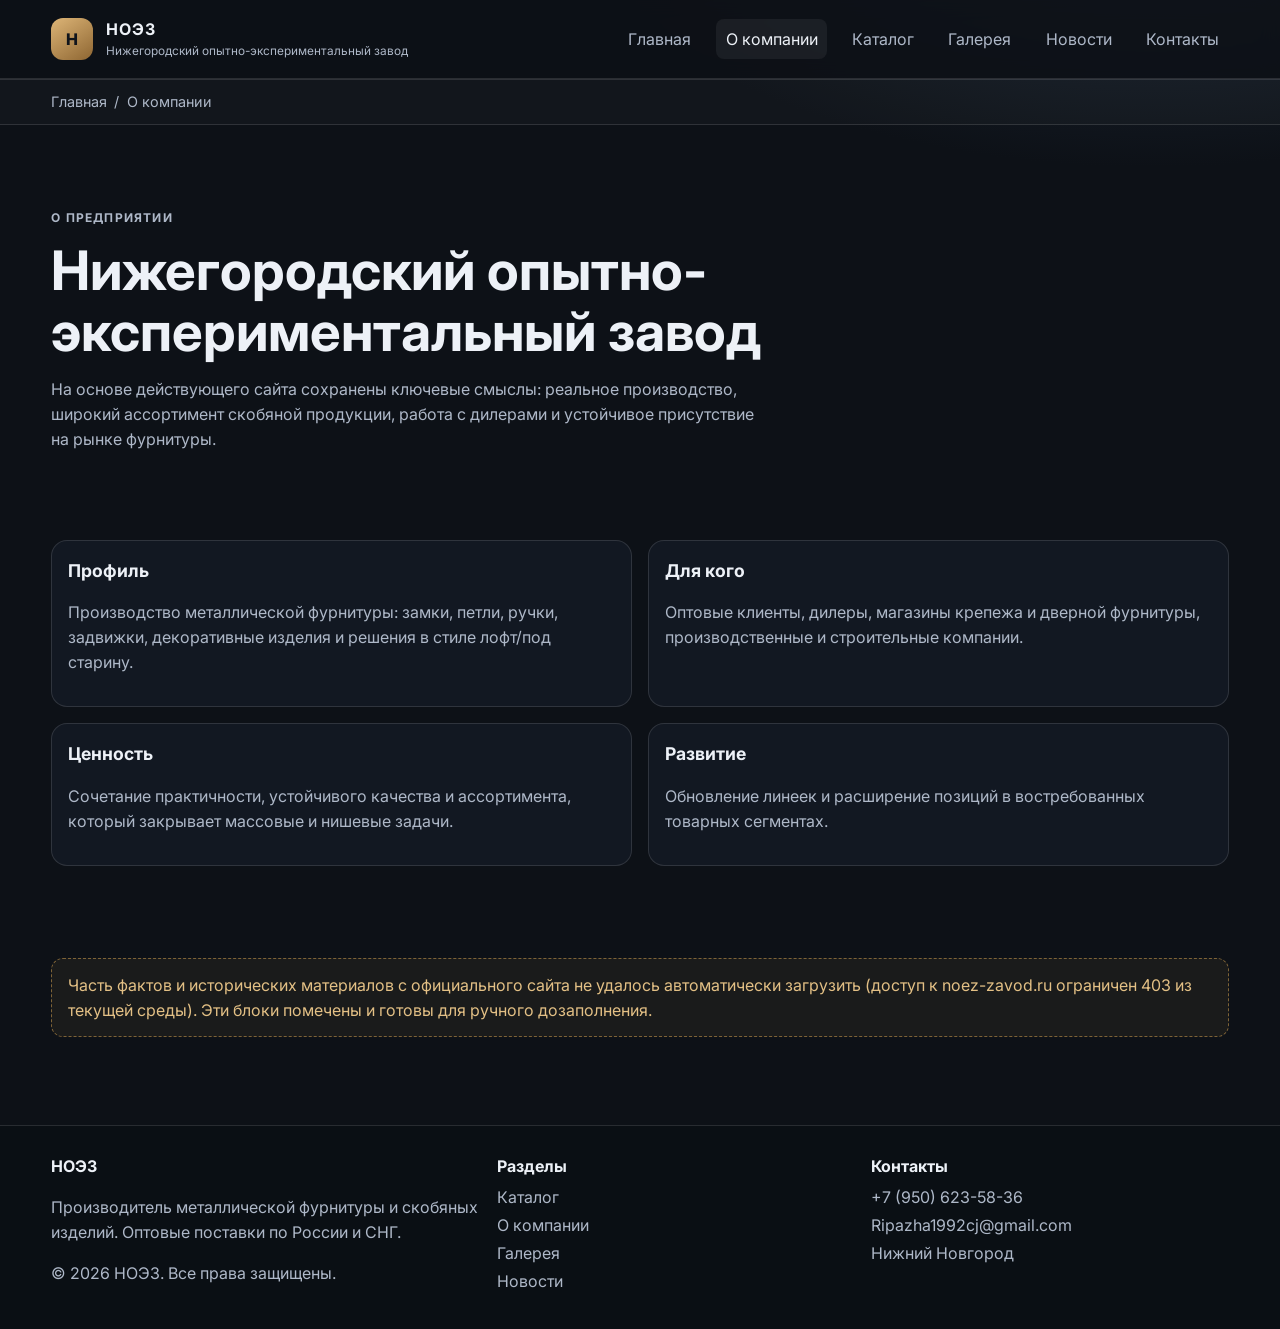
==== commit 011ddd1e: "Создать многостраничный редизайн сайта НОЭЗ на 11 страниц" ====
--- a/about.html
+++ b/about.html
@@ -4,79 +4,82 @@
   <meta charset="UTF-8" />
   <meta name="viewport" content="width=device-width, initial-scale=1.0" />
   <title>О компании НОЭЗ</title>
+  <meta name="description" content="История, профиль и производственный подход НОЭЗ." />
   <link rel="preconnect" href="https://fonts.googleapis.com" />
   <link rel="preconnect" href="https://fonts.gstatic.com" crossorigin />
   <link href="https://fonts.googleapis.com/css2?family=Inter:wght@400;500;600;700;800&display=swap" rel="stylesheet" />
   <link rel="stylesheet" href="styles.css" />
 </head>
-<body data-page="about"><header class="site-header">
-  <div class="container header-row">
+<body>
+
+<header class="header">
+  <div class="container header-inner">
     <a class="brand" href="index.html" aria-label="НОЭЗ">
-      <span class="brand-badge">Н</span>
+      <span class="brand-mark" aria-hidden="true">Н</span>
       <span><strong>НОЭЗ</strong><small>Нижегородский опытно-экспериментальный завод</small></span>
     </a>
-    <button class="menu-btn" aria-expanded="false" aria-controls="mobile-nav"><span></span><span></span><span></span></button>
-    <nav class="main-nav" aria-label="Главное меню">
-      <a href="index.html" data-nav="home">Главная</a>
-      <a href="about.html" data-nav="about">О компании</a>
-      <a href="catalog.html" data-nav="catalog">Каталог</a>
-      <a href="gallery.html" data-nav="gallery">Галерея</a>
-      <a href="news.html" data-nav="news">Новости</a>
-      <a href="contacts.html" data-nav="contacts">Контакты</a>
+    <button class="menu-toggle" aria-expanded="false" aria-controls="mobile-menu"><span></span><span></span><span></span></button>
+    <nav class="nav" aria-label="Главная навигация">
+      <a data-nav href="index.html">Главная</a>
+      <a data-nav href="about.html">О компании</a>
+      <a data-nav href="catalog.html">Каталог</a>
+      <a data-nav href="gallery.html">Галерея</a>
+      <a data-nav href="news.html">Новости</a>
+      <a data-nav href="contacts.html">Контакты</a>
     </nav>
   </div>
-  <nav class="mobile-nav" id="mobile-nav" aria-label="Мобильная навигация"><div class="container">
-    <a href="index.html" data-nav="home">Главная</a>
-    <a href="about.html" data-nav="about">О компании</a>
-    <a href="catalog.html" data-nav="catalog">Каталог</a>
-    <a href="gallery.html" data-nav="gallery">Галерея</a>
-    <a href="news.html" data-nav="news">Новости</a>
-    <a href="contacts.html" data-nav="contacts">Контакты</a>
-  </div></nav>
-</header><main>
-<section class="page-hero"><div class="container">
-<ul class="breadcrumbs"><li><a href="index.html">Главная</a></li><li>О компании</li></ul>
-<div class="page-title-wrap"><p class="eyebrow">О предприятии</p><h1>НОЭЗ — Нижегородский опытно-экспериментальный завод</h1><p>Страница собрана на базе структуры действующего сайта: производственный профиль, ассортимент, работа с дилерами, партнерские продажи по РФ и СНГ.</p></div>
-</div></section>
-<section class="section alt" id="production"><div class="container grid-2">
-<article class="card"><h3>Производственный подход</h3><p>НОЭЗ специализируется на металлической фурнитуре и замочно-скобяных изделиях. В редизайне сохранен акцент на практичности, надежности и удобстве монтажа.</p></article>
-<article class="card"><h3>Ассортимент</h3><p>Категории: замки, петли, ручки, задвижки/защёлки, коллекции в стиле лофт и под старину, сопутствующая фурнитура.</p></article>
-</div></section>
-<section class="section" id="dealers"><div class="container grid-3">
-<article class="card"><h3>Для дилеров</h3><p>Оптовые партии, консультации по ассортиментной матрице и обновления по акциям.</p></article>
-<article class="card"><h3>Для строительных компаний</h3><p>Подбор надежных позиций под объекты, регулярные поставки и понятная маркировка изделий.</p></article>
-<article class="card"><h3>Для розницы</h3><p>Товары с коммерчески сильной упаковкой и понятными потребительскими характеристиками.</p></article>
-</div></section>
-</main><footer class="site-footer">
+  <nav class="mobile-menu" id="mobile-menu" aria-label="Мобильное меню">
+    <a href="index.html">Главная</a>
+    <a href="about.html">О компании</a>
+    <a href="catalog.html">Каталог</a>
+    <a href="category-locks.html">Замки</a>
+    <a href="category-hinges.html">Петли</a>
+    <a href="category-handles.html">Ручки</a>
+    <a href="category-latches.html">Задвижки и защёлки</a>
+    <a href="category-antique.html">Под старину</a>
+    <a href="gallery.html">Галерея</a>
+    <a href="news.html">Новости</a>
+    <a href="contacts.html">Контакты</a>
+  </nav>
+</header>
+
+
+<div class="breadcrumbs"><div class="container"><a href="index.html">Главная</a> / <span>О компании</span></div></div>
+<main>
+  <section class="page-hero"><div class="container"><p class="eyebrow">О предприятии</p><h1>Нижегородский опытно-экспериментальный завод</h1><p>На основе действующего сайта сохранены ключевые смыслы: реальное производство, широкий ассортимент скобяной продукции, работа с дилерами и устойчивое присутствие на рынке фурнитуры.</p></div></section>
+  <section><div class="container grid cards-2">
+    <article class="tile"><strong>Профиль</strong><p class="muted">Производство металлической фурнитуры: замки, петли, ручки, задвижки, декоративные изделия и решения в стиле лофт/под старину.</p></article>
+    <article class="tile"><strong>Для кого</strong><p class="muted">Оптовые клиенты, дилеры, магазины крепежа и дверной фурнитуры, производственные и строительные компании.</p></article>
+    <article class="tile"><strong>Ценность</strong><p class="muted">Сочетание практичности, устойчивого качества и ассортимента, который закрывает массовые и нишевые задачи.</p></article>
+    <article class="tile"><strong>Развитие</strong><p class="muted">Обновление линеек и расширение позиций в востребованных товарных сегментах.</p></article>
+  </div></section>
+  <section><div class="container notice">Часть фактов и исторических материалов с официального сайта не удалось автоматически загрузить (доступ к noez-zavod.ru ограничен 403 из текущей среды). Эти блоки помечены и готовы для ручного дозаполнения.</div></section>
+</main>
+
+
+<footer class="footer">
   <div class="container footer-grid">
     <div>
-      <h3>НОЭЗ</h3>
-      <p>Производитель замочно-скобяных изделий и металлической фурнитуры для строительных, мебельных и интерьерных задач.</p>
-      <p class="notice">Часть фото и карточек в этом демо отмечена для ручного дозаполнения из оригинального медиабанка noez-zavod.ru.</p>
+      <h4>НОЭЗ</h4>
+      <p class="muted">Производитель металлической фурнитуры и скобяных изделий. Оптовые поставки по России и СНГ.</p>
+      <p class="muted">© <span id="year"></span> НОЭЗ. Все права защищены.</p>
     </div>
-    <div class="footer-links">
-      <strong>Разделы</strong>
+    <div>
+      <h4>Разделы</h4>
       <a href="catalog.html">Каталог</a>
-      <a href="category-locks.html">Замки</a>
-      <a href="category-hinges.html">Петли</a>
-      <a href="category-handles.html">Ручки</a>
-      <a href="category-bolts.html">Задвижки и защёлки</a>
-      <a href="category-vintage.html">Под старину</a>
+      <a href="about.html">О компании</a>
+      <a href="gallery.html">Галерея</a>
+      <a href="news.html">Новости</a>
     </div>
-    <div class="footer-links">
-      <strong>Партнерам</strong>
-      <a href="about.html#dealers">Оптовые поставки</a>
-      <a href="about.html#production">Производство</a>
-      <a href="news.html">Новости и акции</a>
-      <a href="contacts.html">Запрос прайс-листа</a>
-    </div>
-    <div class="footer-links">
-      <strong>Контакты</strong>
-      <a href="tel:+78312666666">+7 (831) 266-66-66</a>
-      <a href="mailto:sales@noez-zavod.ru">sales@noez-zavod.ru</a>
-      <span>Нижегородская область, Россия</span>
-      <span>Пн–Пт: 08:00–17:00</span>
+    <div>
+      <h4>Контакты</h4>
+      <a href="tel:+79506235836">+7 (950) 623-58-36</a>
+      <a href="mailto:Ripazha1992cj@gmail.com">Ripazha1992cj@gmail.com</a>
+      <span class="muted">Нижний Новгород</span>
     </div>
   </div>
-  <div class="container footer-bottom">© <span id="year"></span> НОЭЗ. Демонстрационный редизайн многостраничного сайта.</div>
-</footer><script src="script.js"></script></body></html>+</footer>
+<script src="script.js"></script>
+
+</body>
+</html>
--- a/styles.css
+++ b/styles.css
@@ -1,480 +1,185 @@
 :root {
-  --bg: #0e141b;
-  --bg-alt: #151e28;
-  --surface: #1d2835;
-  --surface-soft: #243243;
+  --bg: #0d1117;
+  --bg-soft: #121822;
+  --surface: #18212d;
+  --surface-2: #1f2a37;
   --line: rgba(255, 255, 255, 0.12);
-  --text: #ecf2f9;
-  --muted: #9cabbd;
-  --accent: #bf8e49;
-  --accent-dark: #8f652a;
-  --ok: #6eb28c;
-  --radius: 16px;
-  --shadow: 0 14px 32px rgba(0, 0, 0, 0.35);
+  --text: #edf1f7;
+  --muted: #aeb8c8;
+  --accent: #c2944b;
+  --accent-2: #9d6f2e;
+  --success: #6cb87a;
+  --radius: 18px;
+  --shadow: 0 18px 40px rgba(0, 0, 0, 0.35);
 }
 
-* {
-  box-sizing: border-box;
+* { box-sizing: border-box; }
+html, body { margin: 0; padding: 0; }
+body {
+  font-family: "Inter", system-ui, -apple-system, sans-serif;
+  color: var(--text);
+  background: radial-gradient(1200px 600px at 90% -10%, #202c3d 0, var(--bg) 50%);
+  line-height: 1.55;
+}
+img { max-width: 100%; display: block; }
+a { color: inherit; text-decoration: none; }
+
+.container { width: min(1200px, 92vw); margin: 0 auto; }
+
+.header {
+  position: sticky; top: 0; z-index: 100;
+  background: rgba(13, 17, 23, 0.86);
+  backdrop-filter: blur(10px);
+  border-bottom: 1px solid var(--line);
+}
+.header-inner {
+  min-height: 78px;
+  display: flex; align-items: center; justify-content: space-between; gap: 1rem;
+}
+.brand { display: flex; align-items: center; gap: .8rem; }
+.brand-mark {
+  width: 42px; aspect-ratio: 1; border-radius: 12px;
+  display: grid; place-items: center;
+  background: linear-gradient(145deg, #ddb577, #8e6632);
+  color: #10141b; font-weight: 800;
+}
+.brand strong { letter-spacing: .06em; }
+.brand small { display: block; color: var(--muted); font-size: .74rem; }
+
+.nav { display: flex; gap: .95rem; flex-wrap: wrap; }
+.nav a {
+  color: var(--muted);
+  padding: .45rem .6rem; border-radius: 8px;
+  transition: .2s ease;
+}
+.nav a:hover, .nav a.active {
+  color: var(--text); background: rgba(255,255,255,.06);
+}
+.menu-toggle, .mobile-menu { display: none; }
+
+.page-hero { padding: 72px 0 44px; }
+.page-hero h1 { margin: 0; font-size: clamp(1.9rem, 4.3vw, 3.4rem); line-height: 1.12; }
+.page-hero p { color: var(--muted); max-width: 72ch; }
+.eyebrow { text-transform: uppercase; letter-spacing: .1em; color: var(--accent); font-size: .75rem; font-weight: 700; }
+
+.hero-grid { display: grid; grid-template-columns: 1.08fr .92fr; gap: 1rem 2rem; align-items: center; }
+.hero-panel {
+  padding: 1rem; border: 1px solid var(--line); border-radius: var(--radius);
+  background: linear-gradient(160deg, rgba(255,255,255,.04), rgba(255,255,255,.01));
+}
+.hero-photo {
+  min-height: 330px; border-radius: var(--radius); border: 1px solid var(--line);
+  background-image: linear-gradient(rgba(10,14,18,.25), rgba(10,14,18,.7)), url('https://images.unsplash.com/photo-1567789884554-0b844b597180?auto=format&fit=crop&w=1200&q=80');
+  background-size: cover; background-position: center;
 }
 
-html,
-body {
-  margin: 0;
-  font-family: "Inter", system-ui, -apple-system, Segoe UI, Roboto, sans-serif;
-  background: radial-gradient(circle at 20% -10%, #243246, #0e141b 40%);
-  color: var(--text);
+section { padding: 28px 0 64px; }
+.section-head { margin-bottom: 1rem; }
+.section-head h2 { margin: .2rem 0 .4rem; font-size: clamp(1.4rem, 2.7vw, 2.3rem); }
+.section-head p { color: var(--muted); }
+
+.grid { display: grid; gap: 1rem; }
+.stats-grid { grid-template-columns: repeat(4, minmax(0,1fr)); }
+.tile {
+  border: 1px solid var(--line); border-radius: 16px; padding: 1rem;
+  background: var(--bg-soft);
+}
+.tile strong { display: block; font-size: 1.1rem; margin-bottom: .35rem; }
+
+.cards-4 { grid-template-columns: repeat(4, minmax(0,1fr)); }
+.cards-3 { grid-template-columns: repeat(3, minmax(0,1fr)); }
+.cards-2 { grid-template-columns: repeat(2, minmax(0,1fr)); }
+
+.card {
+  border: 1px solid var(--line); border-radius: 16px;
+  background: var(--surface);
+  overflow: hidden;
+  transition: transform .2s ease, border-color .2s ease;
+}
+.card:hover { transform: translateY(-4px); border-color: rgba(194,148,75,.7); }
+.card-content { padding: 1rem; }
+.card h3 { margin: 0 0 .4rem; font-size: 1.05rem; }
+.card p { margin: 0; color: var(--muted); font-size: .95rem; }
+
+.media {
+  min-height: 190px;
+  border-bottom: 1px solid var(--line);
+  background-size: cover; background-position: center;
+}
+.media.placeholder {
+  background: linear-gradient(155deg, #273344, #101722);
+  position: relative;
+}
+.media.placeholder::before {
+  content: attr(data-label); position: absolute; inset: auto 0 0;
+  padding: .7rem .8rem; font-weight: 600; font-size: .82rem;
+  background: linear-gradient(to top, rgba(0,0,0,.72), transparent);
 }
 
-a {
-  color: inherit;
-  text-decoration: none;
+.product-meta {
+  margin-top: .8rem;
+  display: flex; justify-content: space-between; align-items: center; gap: .7rem;
+  color: var(--muted); font-size: .85rem;
+}
+.badge {
+  padding: .2rem .55rem; border: 1px solid rgba(194,148,75,.5);
+  border-radius: 999px; color: #ebc483;
 }
 
-img {
-  max-width: 100%;
-  display: block;
+.btn-row { display: flex; flex-wrap: wrap; gap: .7rem; margin-top: 1rem; }
+.btn {
+  min-height: 46px; border-radius: 999px; padding: 0 1rem;
+  display: inline-flex; align-items: center; justify-content: center;
+  border: 1px solid transparent; font-weight: 600;
+}
+.btn-primary { background: linear-gradient(145deg, var(--accent), var(--accent-2)); color: #12161d; }
+.btn-secondary { border-color: var(--line); color: var(--text); }
+
+.breadcrumbs {
+  border-top: 1px solid var(--line);
+  border-bottom: 1px solid var(--line);
+  background: rgba(255,255,255,.02);
+}
+.breadcrumbs .container { min-height: 44px; display:flex; align-items:center; gap:.45rem; color: var(--muted); font-size:.9rem; }
+.breadcrumbs a:hover { color: var(--text); }
+
+.notice {
+  padding: .85rem 1rem;
+  border: 1px dashed rgba(194,148,75,.6);
+  border-radius: 12px;
+  background: rgba(194,148,75,.08);
+  color: #e3c085;
 }
 
-.container {
-  width: min(1200px, 92vw);
-  margin: 0 auto;
+.contacts-wrap { display:grid; grid-template-columns: 1.1fr .9fr; gap: 1rem; }
+.contact-list p { margin: .45rem 0; }
+.footer {
+  margin-top: 24px;
+  border-top: 1px solid var(--line);
+  background: #0a0f14;
+  padding: 28px 0;
 }
+.footer-grid { display:grid; grid-template-columns: 1.2fr 1fr 1fr; gap: 1rem; }
+.footer h4 { margin: 0 0 .4rem; }
+.footer a { color: var(--muted); display:block; margin: .2rem 0; }
+.footer a:hover { color: var(--text); }
+.muted { color: var(--muted); }
 
-.site-header {
-  position: sticky;
-  top: 0;
-  z-index: 100;
-  background: rgba(11, 16, 22, 0.9);
-  backdrop-filter: blur(12px);
-  border-bottom: 1px solid var(--line);
+@media (max-width: 1024px) {
+  .stats-grid, .cards-4 { grid-template-columns: repeat(2, minmax(0,1fr)); }
+  .hero-grid, .cards-3, .contacts-wrap, .footer-grid { grid-template-columns: 1fr; }
 }
-
-.header-row {
-  display: flex;
-  align-items: center;
-  justify-content: space-between;
-  min-height: 82px;
-  gap: 1rem;
+@media (max-width: 820px) {
+  .nav { display: none; }
+  .menu-toggle { display: inline-grid; gap: 4px; background: transparent; border: 0; }
+  .menu-toggle span { width: 24px; height: 2px; background: var(--text); }
+  .mobile-menu {
+    display: grid; max-height: 0; overflow: hidden; transition: max-height .28s ease;
+    border-top: 1px solid var(--line); background: #0f1520;
+  }
+  .mobile-menu.open { max-height: 460px; }
+  .mobile-menu a { padding: .8rem 4vw; border-bottom: 1px solid var(--line); color: var(--muted); }
 }
-
-.brand {
-  display: flex;
-  gap: 0.8rem;
-  align-items: center;
+@media (max-width: 560px) {
+  .cards-4, .cards-3, .cards-2, .stats-grid { grid-template-columns: 1fr; }
 }
-
-.brand-badge {
-  width: 44px;
-  height: 44px;
-  border-radius: 12px;
-  display: grid;
-  place-items: center;
-  font-weight: 800;
-  color: #12161d;
-  background: linear-gradient(145deg, #d2ae77, #916634);
-}
-
-.brand strong {
-  display: block;
-  letter-spacing: 0.08em;
-  font-size: 0.95rem;
-}
-
-.brand small {
-  color: var(--muted);
-  font-size: 0.72rem;
-}
-
-.main-nav {
-  display: flex;
-  align-items: center;
-  gap: 0.95rem;
-}
-
-.main-nav a {
-  color: var(--muted);
-  padding: 0.35rem 0.55rem;
-  border-radius: 8px;
-  font-size: 0.93rem;
-}
-
-.main-nav a:hover,
-.main-nav a.active {
-  color: var(--text);
-  background: rgba(255, 255, 255, 0.06);
-}
-
-.menu-btn,
-.mobile-nav {
-  display: none;
-}
-
-main {
-  min-height: calc(100vh - 120px);
-}
-
-.hero {
-  padding: 96px 0 76px;
-}
-
-.hero-grid {
-  display: grid;
-  grid-template-columns: 1.1fr 0.9fr;
-  gap: 1.4rem;
-  align-items: stretch;
-}
-
-.eyebrow {
-  text-transform: uppercase;
-  letter-spacing: 0.11em;
-  font-size: 0.73rem;
-  color: var(--accent);
-  font-weight: 700;
-}
-
-h1,
-h2,
-h3 {
-  margin: 0;
-  line-height: 1.14;
-}
-
-h1 {
-  font-size: clamp(2rem, 4vw, 3.5rem);
-}
-
-h2 {
-  font-size: clamp(1.5rem, 3vw, 2.4rem);
-}
-
-p {
-  color: var(--muted);
-  line-height: 1.68;
-}
-
-.panel {
-  border: 1px solid var(--line);
-  border-radius: var(--radius);
-  background: linear-gradient(130deg, rgba(255, 255, 255, 0.04), rgba(255, 255, 255, 0.01));
-  box-shadow: var(--shadow);
-}
-
-.hero-panel {
-  padding: 1.1rem;
-  display: grid;
-  gap: 0.85rem;
-}
-
-.hero-panel article {
-  border: 1px solid var(--line);
-  border-radius: 12px;
-  padding: 0.85rem;
-  background: rgba(15, 21, 28, 0.65);
-}
-
-.btn-row {
-  display: flex;
-  gap: 0.7rem;
-  flex-wrap: wrap;
-  margin-top: 1.4rem;
-}
-
-.btn {
-  min-height: 46px;
-  border-radius: 999px;
-  padding: 0 1.15rem;
-  display: inline-flex;
-  align-items: center;
-  justify-content: center;
-  border: 1px solid transparent;
-  font-weight: 600;
-}
-
-.btn-primary {
-  color: #10151c;
-  background: linear-gradient(145deg, #c79a56, #946a32);
-}
-
-.btn-secondary {
-  border-color: var(--line);
-}
-
-.section {
-  padding: 66px 0;
-}
-
-.section.alt {
-  background: linear-gradient(to bottom, rgba(255, 255, 255, 0.01), transparent);
-  border-top: 1px solid var(--line);
-  border-bottom: 1px solid var(--line);
-}
-
-.grid-4,
-.grid-3,
-.grid-2 {
-  display: grid;
-  gap: 1rem;
-}
-
-.grid-4 {
-  grid-template-columns: repeat(4, minmax(0, 1fr));
-}
-
-.grid-3 {
-  grid-template-columns: repeat(3, minmax(0, 1fr));
-}
-
-.grid-2 {
-  grid-template-columns: repeat(2, minmax(0, 1fr));
-}
-
-.card {
-  border: 1px solid var(--line);
-  border-radius: var(--radius);
-  padding: 1rem;
-  background: var(--bg-alt);
-}
-
-.card h3,
-.card h4 {
-  margin: 0;
-}
-
-.card p,
-.card li {
-  color: var(--muted);
-}
-
-.kpi {
-  font-size: 1.2rem;
-  font-weight: 700;
-  color: var(--text);
-}
-
-.page-hero {
-  padding: 56px 0 28px;
-}
-
-.breadcrumbs {
-  margin: 0;
-  padding: 0;
-  list-style: none;
-  display: flex;
-  flex-wrap: wrap;
-  gap: 0.45rem;
-  color: var(--muted);
-  font-size: 0.88rem;
-}
-
-.breadcrumbs li::after {
-  content: "•";
-  margin-left: 0.45rem;
-  color: rgba(255, 255, 255, 0.35);
-}
-
-.breadcrumbs li:last-child::after {
-  display: none;
-}
-
-.page-title-wrap {
-  margin-top: 0.8rem;
-  display: grid;
-  gap: 0.8rem;
-}
-
-.product-card {
-  display: grid;
-  gap: 0.9rem;
-}
-
-.product-photo {
-  aspect-ratio: 4 / 3;
-  border-radius: 12px;
-  border: 1px solid var(--line);
-  overflow: hidden;
-  background: linear-gradient(120deg, #323f4f, #1b2632);
-  position: relative;
-}
-
-.product-photo img {
-  width: 100%;
-  height: 100%;
-  object-fit: cover;
-}
-
-.product-photo::after {
-  content: attr(data-note);
-  position: absolute;
-  left: 0;
-  right: 0;
-  bottom: 0;
-  padding: 0.45rem 0.55rem;
-  background: rgba(8, 12, 18, 0.78);
-  color: #d9e2ec;
-  font-size: 0.72rem;
-}
-
-.meta {
-  display: flex;
-  flex-wrap: wrap;
-  gap: 0.45rem;
-}
-
-.tag {
-  border: 1px solid var(--line);
-  border-radius: 999px;
-  padding: 0.2rem 0.6rem;
-  font-size: 0.78rem;
-  color: #d0dae7;
-}
-
-.notice {
-  border-left: 3px solid var(--accent);
-  padding: 0.8rem 0.9rem;
-  border-radius: 10px;
-  background: rgba(191, 142, 73, 0.12);
-}
-
-.news-item {
-  display: grid;
-  gap: 0.6rem;
-}
-
-.news-date {
-  color: #bec8d6;
-  font-size: 0.86rem;
-}
-
-.gallery-tile {
-  aspect-ratio: 1;
-  border-radius: 14px;
-  border: 1px solid var(--line);
-  overflow: hidden;
-  background: linear-gradient(130deg, #314153, #1a2431);
-  position: relative;
-}
-
-.gallery-tile.tall {
-  grid-row: span 2;
-  aspect-ratio: auto;
-}
-
-.gallery-tile.wide {
-  grid-column: span 2;
-  aspect-ratio: auto;
-}
-
-.gallery-tile span {
-  position: absolute;
-  left: 0;
-  right: 0;
-  bottom: 0;
-  padding: 0.45rem 0.6rem;
-  background: rgba(8, 13, 19, 0.78);
-  font-size: 0.78rem;
-}
-
-.site-footer {
-  margin-top: 64px;
-  border-top: 1px solid var(--line);
-  background: #0d1218;
-}
-
-.footer-grid {
-  padding: 34px 0;
-  display: grid;
-  grid-template-columns: 1.2fr 1fr 1fr 1fr;
-  gap: 1rem;
-}
-
-.footer-links {
-  display: grid;
-  gap: 0.42rem;
-}
-
-.footer-links a {
-  color: var(--muted);
-  font-size: 0.92rem;
-}
-
-.footer-bottom {
-  border-top: 1px solid var(--line);
-  padding: 12px 0 20px;
-  color: var(--muted);
-  font-size: 0.84rem;
-}
-
-@media (max-width: 1100px) {
-  .main-nav {
-    display: none;
-  }
-
-  .menu-btn {
-    display: inline-flex;
-    flex-direction: column;
-    gap: 4px;
-    width: 42px;
-    height: 42px;
-    border-radius: 10px;
-    border: 1px solid var(--line);
-    background: transparent;
-    align-items: center;
-    justify-content: center;
-  }
-
-  .menu-btn span {
-    width: 19px;
-    height: 2px;
-    background: #d7e0eb;
-  }
-
-  .mobile-nav {
-    display: none;
-    border-top: 1px solid var(--line);
-    padding: 0.6rem 0 1rem;
-  }
-
-  .mobile-nav.open {
-    display: grid;
-  }
-
-  .mobile-nav .container {
-    display: grid;
-    gap: 0.4rem;
-  }
-
-  .mobile-nav a {
-    padding: 0.55rem 0.2rem;
-    color: var(--muted);
-  }
-
-  .hero-grid,
-  .grid-4,
-  .grid-3,
-  .grid-2,
-  .footer-grid {
-    grid-template-columns: 1fr;
-  }
-
-  .gallery-tile.wide,
-  .gallery-tile.tall {
-    grid-column: auto;
-    grid-row: auto;
-    aspect-ratio: 1.2;
-  }
-}
-
-@media (max-width: 640px) {
-  .hero,
-  .section {
-    padding: 52px 0;
-  }
-
-  .page-hero {
-    padding: 42px 0 20px;
-  }
-
-  .brand small {
-    display: none;
-  }
-}
